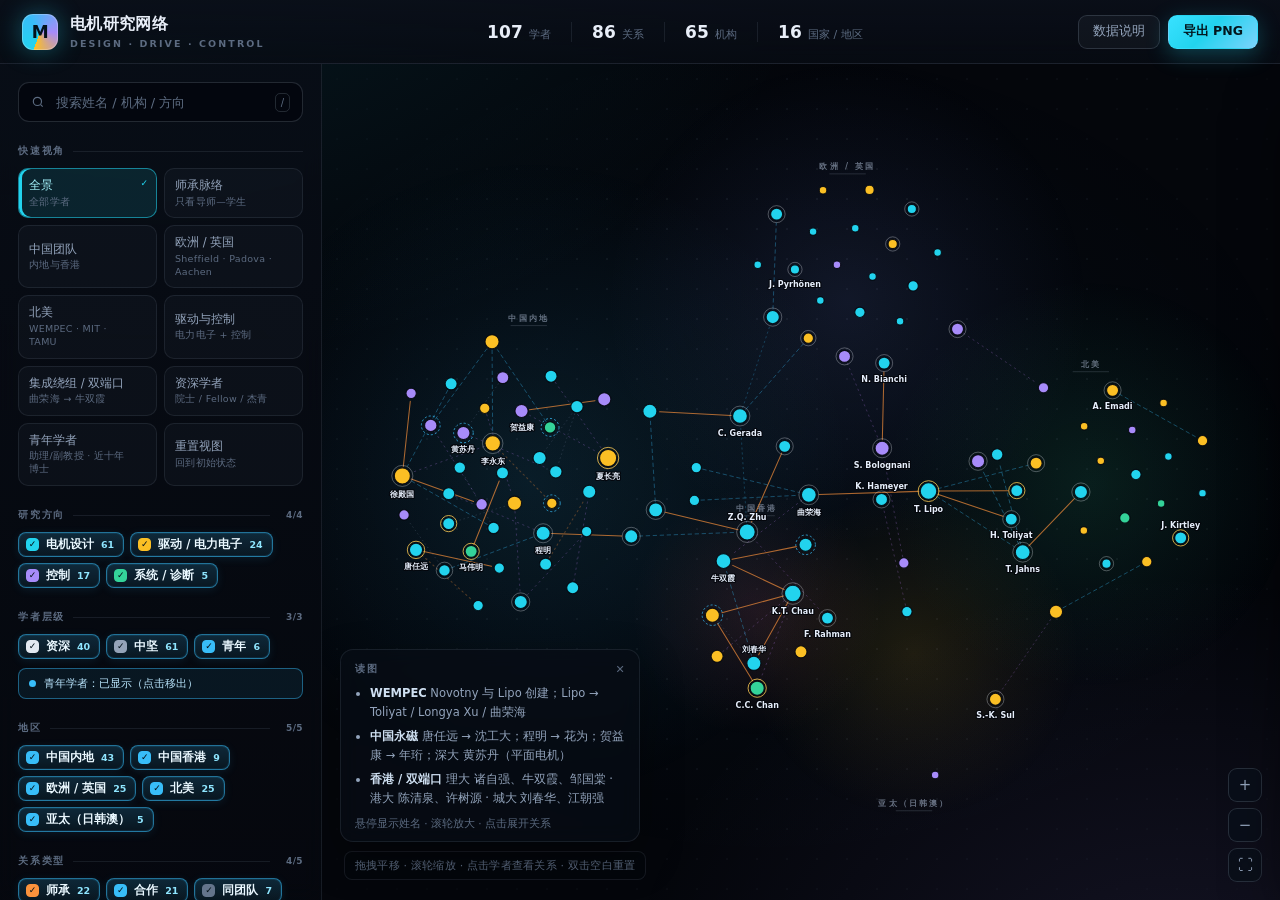
==== static/motor-network/index.html @ 4ee630ff "新增研究网络页面：电机设计/驱动/控制学者关系图" ====
<!doctype html>
<html lang="zh-CN">
<head>
  <meta charset="utf-8" />
  <meta name="viewport" content="width=device-width, initial-scale=1" />
  <title>电机研究网络 · 设计 / 驱动 / 控制</title>
  <style>
:root {
  --bg: #04060b;
  --bg-soft: #080d16;
  --panel: rgba(11, 16, 27, 0.82);
  --panel-solid: #0b101b;
  --line: rgba(148, 163, 184, 0.13);
  --line-strong: rgba(148, 163, 184, 0.22);
  --text: #e8eef8;
  --muted: #93a4bc;
  --dim: #5c6b81;
  --design: #22d3ee;
  --drive: #fbbf24;
  --control: #a78bfa;
  --system: #34d399;
  --advise: #fb923c;
  --collab: #38bdf8;
  --team: #64748b;
  --topic: #c084fc;
  --gold: #f5c451;
  --radius: 14px;
  --shadow: 0 24px 60px rgba(0, 0, 0, 0.55);
  --font: "Inter", "Segoe UI", "Microsoft YaHei", "PingFang SC", "Noto Sans SC", system-ui, sans-serif;
}

* { box-sizing: border-box; }

html, body {
  height: 100%;
  margin: 0;
  background: var(--bg);
  color: var(--text);
  font-family: var(--font);
  -webkit-font-smoothing: antialiased;
  overflow: hidden;
}

body::before {
  content: "";
  position: fixed;
  inset: 0;
  pointer-events: none;
  background:
    radial-gradient(1100px 760px at 12% -12%, rgba(34, 211, 238, 0.10), transparent 62%),
    radial-gradient(900px 700px at 92% 112%, rgba(167, 139, 250, 0.10), transparent 62%),
    radial-gradient(800px 600px at 60% 50%, rgba(56, 189, 248, 0.035), transparent 70%);
  z-index: 0;
}

button { font-family: inherit; }

/* ---------------- top bar ---------------- */
.topbar {
  position: relative;
  z-index: 10;
  height: 64px;
  display: flex;
  align-items: center;
  gap: 22px;
  padding: 0 22px;
  border-bottom: 1px solid var(--line);
  background: linear-gradient(180deg, rgba(10, 15, 25, 0.94), rgba(8, 12, 20, 0.78));
  backdrop-filter: blur(14px);
}

.brand { display: flex; align-items: center; gap: 12px; min-width: 250px; }

.mark {
  width: 36px; height: 36px;
  border-radius: 11px;
  display: grid; place-items: center;
  font-weight: 800; font-size: 17px; letter-spacing: -0.5px;
  color: #04121a;
  background: conic-gradient(from 200deg, #22d3ee, #38bdf8 35%, #a78bfa 70%, #fbbf24 100%);
  box-shadow: 0 0 24px rgba(34, 211, 238, 0.35), inset 0 0 0 1px rgba(255, 255, 255, 0.25);
}

.brand-text h1 { margin: 0; font-size: 16px; font-weight: 650; letter-spacing: 0.02em; }
.brand-text span {
  display: block; font-size: 9.5px; letter-spacing: 0.22em; color: var(--dim);
  margin-top: 3px; font-weight: 600;
}

.stats { display: flex; align-items: center; gap: 20px; flex: 1; justify-content: center; }
.stat { display: flex; align-items: baseline; gap: 6px; white-space: nowrap; }
.stat b { font-size: 17px; font-weight: 650; font-variant-numeric: tabular-nums; letter-spacing: 0.01em; }
.stat span { font-size: 11px; color: var(--dim); }
.stat + .stat { padding-left: 20px; border-left: 1px solid var(--line); }

.top-actions { display: flex; gap: 8px; }

.btn {
  height: 34px; padding: 0 14px;
  border-radius: 9px; border: 1px solid var(--line-strong);
  background: rgba(148, 163, 184, 0.06);
  color: var(--muted); font-size: 12.5px; font-weight: 550;
  cursor: pointer; transition: 0.18s ease;
  display: inline-flex; align-items: center; gap: 7px;
}
.btn:hover { color: var(--text); border-color: rgba(56, 189, 248, 0.45); background: rgba(56, 189, 248, 0.10); }
.btn.primary {
  color: #03161d; border-color: transparent;
  background: linear-gradient(135deg, #38e1ff, #22d3ee 45%, #7dd3fc);
  box-shadow: 0 6px 22px rgba(34, 211, 238, 0.28);
  font-weight: 650;
}
.btn.primary:hover { filter: brightness(1.08); }
.btn.backlink { text-decoration: none; }

/* ---------------- layout ---------------- */
.app {
  position: relative; z-index: 1;
  display: flex;
  height: calc(100vh - 64px);
  min-height: 0;
}

.sidebar {
  width: 322px;
  flex: 0 0 322px;
  height: 100%;
  overflow-y: auto;
  padding: 18px 18px 40px;
  border-right: 1px solid var(--line);
  background: linear-gradient(180deg, rgba(9, 13, 22, 0.86), rgba(6, 9, 16, 0.72));
  backdrop-filter: blur(10px);
}
.sidebar::-webkit-scrollbar { width: 6px; }
.sidebar::-webkit-scrollbar-thumb { background: rgba(148, 163, 184, 0.18); border-radius: 3px; }

.sidebar section { margin-top: 22px; }
.sidebar h2 {
  margin: 0 0 10px;
  font-size: 10px; font-weight: 700; letter-spacing: 0.18em;
  color: var(--dim); text-transform: uppercase;
  display: flex; align-items: center; gap: 8px;
}
.sidebar h2::after { content: ""; flex: 1; height: 1px; background: var(--line); order: 2; }
.sidebar h2 .cnt {
  order: 3; margin-left: 8px; font-size: 9px; font-weight: 600;
  color: var(--dim); letter-spacing: 0.04em; font-variant-numeric: tabular-nums;
}

/* search */
.search-wrap { position: relative; }
.search-box {
  display: flex; align-items: center; gap: 9px;
  height: 40px; padding: 0 12px;
  border: 1px solid var(--line-strong); border-radius: 11px;
  background: rgba(2, 6, 12, 0.65);
  transition: 0.2s;
}
.search-box:focus-within { border-color: rgba(56, 189, 248, 0.55); box-shadow: 0 0 0 3px rgba(56, 189, 248, 0.10); }
.search-box svg { flex: 0 0 auto; color: var(--dim); }
.search-box input {
  flex: 1; min-width: 0; border: 0; outline: 0; background: transparent;
  color: var(--text); font-size: 13px; font-family: inherit;
}
.search-box input::placeholder { color: var(--dim); }
.kbd {
  font-size: 10px; color: var(--dim); border: 1px solid var(--line-strong);
  border-radius: 5px; padding: 1px 5px; line-height: 1.5;
}

.search-results {
  position: absolute; left: 0; right: 0; top: 46px; z-index: 40;
  background: #0c121e; border: 1px solid var(--line-strong);
  border-radius: 12px; box-shadow: var(--shadow);
  overflow: hidden; display: none;
}
.search-results.open { display: block; }
.sr-item {
  display: flex; align-items: center; gap: 10px; padding: 9px 12px; cursor: pointer;
  border-bottom: 1px solid rgba(148, 163, 184, 0.07);
}
.sr-item:last-child { border-bottom: 0; }
.sr-item:hover, .sr-item.active { background: rgba(56, 189, 248, 0.10); }
.sr-dot { width: 7px; height: 7px; border-radius: 50%; flex: 0 0 auto; }
.sr-name { font-size: 12.5px; font-weight: 600; }
.sr-org { font-size: 10.5px; color: var(--dim); margin-left: auto; text-align: right; max-width: 130px;
  overflow: hidden; text-overflow: ellipsis; white-space: nowrap; }
.sr-empty { padding: 14px 12px; font-size: 12px; color: var(--dim); }

/* chips */
.presets { display: grid; grid-template-columns: 1fr 1fr; gap: 7px; }
.preset {
  position: relative;
  text-align: left; padding: 9px 22px 9px 10px;
  border: 1px solid var(--line); border-radius: 10px;
  background: rgba(148, 163, 184, 0.045);
  color: var(--muted); font-size: 11.5px; cursor: pointer;
  transition: 0.16s; line-height: 1.35;
}
.preset:hover { color: var(--text); border-color: rgba(56, 189, 248, 0.4); background: rgba(56, 189, 248, 0.08); }
.preset.active {
  color: #a5f3fc; border-color: rgba(34, 211, 238, 0.55); background: rgba(34, 211, 238, 0.12);
  box-shadow: inset 3px 0 0 #22d3ee;
}
.preset.active::after {
  content: "✓"; position: absolute; top: 8px; right: 8px;
  font-size: 9px; font-weight: 800; color: #22d3ee;
}
.preset small { display: block; font-size: 9.5px; color: var(--dim); margin-top: 2px; letter-spacing: 0.03em; }

.chips { display: flex; flex-wrap: wrap; gap: 6px; }
.chip {
  display: inline-flex; align-items: center; gap: 7px;
  padding: 5px 9px 5px 7px; border-radius: 8px;
  border: 1px solid rgba(148, 163, 184, 0.22);
  background: rgba(148, 163, 184, 0.04);
  color: #8595aa; font-size: 11.5px; cursor: pointer;
  transition: all 0.16s ease; white-space: nowrap; line-height: 1;
}
.chip:hover { color: var(--text); border-color: rgba(148, 163, 184, 0.4); background: rgba(148, 163, 184, 0.08); }
.chip .tick {
  width: 13px; height: 13px; border-radius: 4px;
  display: grid; place-items: center;
  font-size: 9px; font-weight: 800; line-height: 1;
  border: 1px dashed rgba(148, 163, 184, 0.35);
  color: transparent; background: transparent;
  transition: all 0.16s ease; flex: 0 0 auto;
}
.chip .n { font-size: 9.5px; color: #55657a; font-variant-numeric: tabular-nums; transition: color 0.16s; }
.chip[data-on="true"] {
  color: #eaf8ff; font-weight: 600;
  background: linear-gradient(180deg, rgba(56, 189, 248, 0.18), rgba(56, 189, 248, 0.08));
  border-color: rgba(56, 189, 248, 0.55);
  box-shadow: 0 2px 10px rgba(56, 189, 248, 0.10), inset 0 0 0 1px rgba(56, 189, 248, 0.10);
}
.chip[data-on="true"] .tick {
  background: var(--c, #38bdf8);
  border: 1px solid var(--c, #38bdf8);
  color: #04121a;
}
.chip[data-on="true"] .n { color: #8fe6ff; }
.chip[data-on="false"] .tick { border-style: dashed; }
.chip[data-on="false"]:hover .tick { border-color: rgba(148, 163, 184, 0.6); }
.chips.tags .chip { font-size: 11px; padding: 4px 8px; }
.switch {
  margin-top: 9px; width: 100%;
  padding: 7px 10px; border-radius: 8px;
  border: 1px dashed var(--line-strong);
  background: rgba(148, 163, 184, 0.04);
  color: var(--muted); font-size: 11px; cursor: pointer;
  display: flex; align-items: center; gap: 8px; text-align: left;
  transition: 0.16s;
}
.switch::before {
  content: ""; width: 7px; height: 7px; border-radius: 50%;
  background: #475569; flex: 0 0 auto;
}
.switch:hover { color: var(--text); border-color: var(--line-strong); }
.switch[data-on="true"] {
  border-style: solid; border-color: rgba(56, 189, 248, 0.45);
  color: #bae6fd; background: rgba(56, 189, 248, 0.08);
}
.switch[data-on="true"]::before { background: #38bdf8; }

/* legend */
.legend { padding-top: 4px; }
.legend-row { display: flex; align-items: center; gap: 8px; font-size: 11px; color: var(--muted); margin: 7px 0; }
.legend-row .line { width: 26px; height: 0; border-top: 2px solid; border-radius: 2px; }
.legend-row .line.dash { border-top-style: dashed; }
.legend-row .line.dot { border-top-style: dotted; }
.legend-note { font-size: 10.5px; line-height: 1.6; color: var(--dim); margin-top: 10px; }

/* ---------------- stage ---------------- */
.stage {
  position: relative; flex: 1; min-width: 0; height: 100%;
  overflow: hidden; cursor: grab;
}
.stage.dragging { cursor: grabbing; }
.stage::before {
  content: ""; position: absolute; inset: 0; pointer-events: none;
  background-image: radial-gradient(rgba(148, 163, 184, 0.14) 1px, transparent 1px);
  background-size: 30px 30px;
  mask-image: radial-gradient(ellipse 85% 85% at 50% 45%, #000 35%, transparent 100%);
  opacity: 0.55;
}
#graph { position: absolute; inset: 0; width: 100%; height: 100%; display: block; touch-action: none; }

.stage-hint {
  position: absolute; left: 22px; bottom: 20px;
  font-size: 11px; color: var(--dim); letter-spacing: 0.02em;
  background: rgba(4, 8, 14, 0.55); padding: 6px 10px; border-radius: 8px;
  border: 1px solid var(--line); backdrop-filter: blur(6px);
  pointer-events: none;
}

.insight {
  position: absolute; bottom: 58px; left: 18px; z-index: 4;
  width: 300px; padding: 12px 14px 10px;
  border-radius: 13px; border: 1px solid var(--line);
  background: rgba(8, 13, 22, 0.72);
  backdrop-filter: blur(10px);
  box-shadow: 0 16px 40px rgba(0, 0, 0, 0.35);
}
.insight h4 {
  margin: 0 0 8px; font-size: 10px; letter-spacing: 0.2em; color: var(--dim);
  text-transform: uppercase; font-weight: 700;
}
.insight ul { margin: 0; padding-left: 15px; }
.insight li { font-size: 11.5px; line-height: 1.65; color: var(--muted); margin: 5px 0; }
.insight li b { color: #cfe0f2; font-weight: 650; }
.insight p { margin: 9px 0 0; font-size: 10.5px; color: var(--dim); }
.insight-close {
  position: absolute; top: 8px; right: 8px; width: 22px; height: 22px;
  border: 0; border-radius: 6px; background: transparent; color: var(--dim);
  cursor: pointer; font-size: 11px; line-height: 1;
}
.insight-close:hover { background: rgba(148, 163, 184, 0.12); color: var(--text); }
.insight.hide { display: none; }

.zoom-controls {
  position: absolute; right: 18px; bottom: 18px;
  display: flex; flex-direction: column; gap: 6px; z-index: 5;
}
.zbtn {
  width: 34px; height: 34px; border-radius: 9px;
  border: 1px solid var(--line-strong);
  background: rgba(10, 16, 26, 0.86); color: var(--muted);
  cursor: pointer; display: grid; place-items: center;
  backdrop-filter: blur(8px); transition: 0.16s;
  font-size: 15px;
}
.zbtn:hover { color: var(--text); border-color: rgba(56, 189, 248, 0.5); }

.focus-banner {
  position: absolute; top: 16px; left: 50%; transform: translate(-50%, -14px);
  display: flex; align-items: center; gap: 10px;
  padding: 8px 14px; border-radius: 999px;
  background: rgba(12, 20, 32, 0.92); border: 1px solid rgba(56, 189, 248, 0.35);
  font-size: 11.5px; color: #bae6fd; box-shadow: var(--shadow);
  opacity: 0; pointer-events: none; transition: 0.25s; z-index: 6;
}
.focus-banner.show { opacity: 1; transform: translate(-50%, 0); pointer-events: auto; }
.focus-banner button {
  border: 0; background: rgba(56, 189, 248, 0.16); color: #7dd3fc;
  padding: 3px 9px; border-radius: 999px; font-size: 11px; cursor: pointer;
}

/* ---------------- svg ---------------- */
.region-tag {
  font-weight: 700;
  letter-spacing: 0.26em;
  fill: rgba(148, 163, 184, 0.66);
  text-anchor: middle;
  pointer-events: none;
  user-select: none;
}
.region-line { stroke: rgba(148, 163, 184, 0.3); stroke-width: 1; }
.region-glow { pointer-events: none; }
.region-label {
  font-size: 54px; font-weight: 800; letter-spacing: 0.24em;
  fill: rgba(148, 163, 184, 0.075);
  text-anchor: middle; pointer-events: none; user-select: none;
}
.region-sub {
  font-size: 11px; letter-spacing: 0.3em; fill: rgba(148, 163, 184, 0.16);
  text-anchor: middle; pointer-events: none;
}

.edge { stroke-linecap: round; transition: opacity 0.22s ease; }
.edge-advise { stroke: var(--advise); stroke-width: 1.5; opacity: 0.68; }
.edge-collab { stroke: var(--collab); stroke-width: 1.2; opacity: 0.42; stroke-dasharray: 5 5; }
.edge-topic { stroke: var(--topic); stroke-width: 1.1; opacity: 0.32; stroke-dasharray: 2 6; }
.edge-team { stroke: var(--team); stroke-width: 1.2; opacity: 0.34; stroke-dasharray: 1 5; }
.edge.org { stroke: #475569; stroke-width: 1; opacity: 0.30; stroke-dasharray: 1 4; }

.edge.conf-low { opacity: 0.30; stroke-dasharray: 2 5 !important; }
.edge.hl { opacity: 1 !important; stroke-width: 2.3 !important; }
.edge.soft { opacity: 0.10 !important; }
.edge.hidden { opacity: 0.035 !important; }

.node { cursor: pointer; }
.node .dot {
  stroke: rgba(4, 8, 14, 0.9); stroke-width: 1.6;
  transition: filter 0.2s ease;
}
.node .halo { opacity: 0; transition: opacity 0.2s ease; pointer-events: none; }
.ring-senior { stroke: rgba(226, 232, 240, 0.38); stroke-width: 1.2; pointer-events: none; }
.ring-early { stroke: #38bdf8; stroke-width: 1.2; stroke-dasharray: 3 3; opacity: 0.9; pointer-events: none; }
.node:hover .halo, .node.hl .halo, .node.selected .halo { opacity: 0.20; }
.node:hover .dot, .node.hl .dot { filter: brightness(1.22) drop-shadow(0 0 6px currentColor); }
.node.selected .dot { filter: brightness(1.3) drop-shadow(0 0 10px currentColor); }

.node .label {
  font-size: 11px; font-weight: 500; fill: #c7d4e6;
  text-anchor: middle; pointer-events: none;
  paint-order: stroke; stroke: rgba(4, 7, 12, 0.92); stroke-width: 3.2px;
  stroke-linejoin: round; transition: opacity 0.18s ease, fill 0.18s ease;
}
.node.major .label { font-weight: 650; fill: #e6eefb; font-size: 11.5px; }
.node.removed, .edge.removed { display: none; }
.node .badge { fill: var(--gold); stroke: #0a0f18; stroke-width: 1.4; pointer-events: none; }
.node .badge-txt {
  font-size: 7px; font-weight: 800; fill: #241a03; text-anchor: middle;
  pointer-events: none; letter-spacing: 0;
}

.node.dimmed { opacity: 0.13; }
.node.dimmed .label { opacity: 0.18; }
.node.selected .label { opacity: 1 !important; }
.node.hidden { opacity: 0.055; pointer-events: none; }
.node.hidden .label, .node.hidden .badge { opacity: 0; }
.node.minor .label { opacity: 0; }
.stage.show-labels .node.minor .label { opacity: 1; }

/* ---------------- detail panel ---------------- */
.detail {
  position: absolute; top: 16px; right: 16px; bottom: 16px;
  width: 376px; max-width: calc(100% - 32px);
  border-radius: 18px; border: 1px solid var(--line-strong);
  background: linear-gradient(165deg, rgba(14, 21, 34, 0.97), rgba(8, 12, 20, 0.97));
  box-shadow: var(--shadow);
  backdrop-filter: blur(18px);
  transform: translateX(calc(100% + 24px));
  transition: transform 0.34s cubic-bezier(0.22, 1, 0.36, 1);
  display: flex; flex-direction: column;
  z-index: 8;
}
.detail.open { transform: translateX(0); }
.detail-head {
  padding: 18px 18px 14px;
  border-bottom: 1px solid var(--line);
  position: relative;
}
.detail-close {
  position: absolute; top: 12px; right: 12px;
  width: 28px; height: 28px; border-radius: 8px;
  border: 1px solid var(--line); background: rgba(148, 163, 184, 0.06);
  color: var(--muted); cursor: pointer; font-size: 14px; line-height: 1;
}
.detail-close:hover { color: var(--text); }
.detail-name { font-size: 21px; font-weight: 700; letter-spacing: 0.01em; margin: 0 30px 2px 0; }
.detail-en { font-size: 11.5px; color: var(--muted); letter-spacing: 0.02em; }
.detail-tags { display: flex; flex-wrap: wrap; gap: 6px; margin-top: 12px; }
.pill {
  font-size: 10.5px; padding: 3px 8px; border-radius: 6px;
  border: 1px solid var(--line-strong); color: var(--muted);
  background: rgba(148, 163, 184, 0.05);
}
.pill.field { border-color: currentColor; }
.detail-body { padding: 16px 18px 22px; overflow-y: auto; flex: 1; }
.detail-body::-webkit-scrollbar { width: 5px; }
.detail-body::-webkit-scrollbar-thumb { background: rgba(148, 163, 184, 0.2); border-radius: 3px; }

.meta { display: grid; grid-template-columns: 62px 1fr; gap: 7px 10px; font-size: 12px; margin-bottom: 14px; }
.meta dt { color: var(--dim); font-size: 10.5px; letter-spacing: 0.08em; padding-top: 1px; }
.meta dd { margin: 0; color: #cbd8ea; line-height: 1.5; }

.note {
  font-size: 12.5px; line-height: 1.75; color: #b9c8db;
  padding: 12px 13px; border-radius: 10px;
  background: rgba(148, 163, 184, 0.055);
  border-left: 2px solid rgba(56, 189, 248, 0.45);
  margin-bottom: 18px;
}

.detail h3 {
  font-size: 10px; letter-spacing: 0.16em; color: var(--dim);
  text-transform: uppercase; margin: 16px 0 8px; font-weight: 700;
  display: flex; align-items: center; gap: 8px;
}
.detail h3::after { content: ""; flex: 1; height: 1px; background: var(--line); }

.rel { display: flex; align-items: center; gap: 9px; padding: 7px 8px; border-radius: 8px; cursor: pointer; transition: 0.15s; }
.rel:hover { background: rgba(56, 189, 248, 0.08); }
.rel-dot { width: 6px; height: 6px; border-radius: 50%; flex: 0 0 auto; }
.rel-name { font-size: 12px; color: #d5e2f2; font-weight: 550; }
.rel-sub { font-size: 10px; color: var(--dim); margin-left: auto; text-align: right; max-width: 150px;
  overflow: hidden; text-overflow: ellipsis; white-space: nowrap; }
.rel-conf { width: 14px; text-align: center; font-size: 9px; color: var(--dim); flex: 0 0 auto; }
.empty-rel { font-size: 11.5px; color: var(--dim); padding: 6px 8px; }

.detail-actions { display: flex; gap: 8px; margin-top: 18px; }
.detail-actions .btn { flex: 1; justify-content: center; height: 36px; }

.org-list { display: flex; flex-wrap: wrap; gap: 6px; }
.org-chip {
  font-size: 11px; padding: 4px 8px; border-radius: 6px; cursor: pointer;
  border: 1px solid var(--line); color: var(--muted);
  background: rgba(148, 163, 184, 0.05);
}
.org-chip:hover { color: var(--text); border-color: var(--line-strong); }

/* tooltip */
.tooltip {
  position: fixed; z-index: 50; pointer-events: none;
  padding: 9px 11px; border-radius: 10px;
  background: rgba(8, 13, 22, 0.96);
  border: 1px solid var(--line-strong);
  box-shadow: 0 12px 30px rgba(0, 0, 0, 0.5);
  opacity: 0; transform: translateY(4px); transition: opacity 0.12s, transform 0.12s;
  max-width: 260px;
}
.tooltip.show { opacity: 1; transform: translateY(0); }
.tooltip .t-name { font-size: 12.5px; font-weight: 650; }
.tooltip .t-en { font-size: 10px; color: var(--dim); margin-top: 1px; }
.tooltip .t-org { font-size: 10.5px; color: var(--muted); margin-top: 4px; }
.tooltip .t-tags { font-size: 10px; color: #7dd3fc; margin-top: 4px; }

/* modal */
.modal {
  position: fixed; inset: 0; z-index: 100;
  display: none; place-items: center;
  background: rgba(2, 5, 9, 0.72); backdrop-filter: blur(6px);
}
.modal.open { display: grid; }
.modal-card {
  width: min(720px, calc(100vw - 40px));
  max-height: min(78vh, 760px);
  overflow-y: auto;
  border-radius: 18px; border: 1px solid var(--line-strong);
  background: linear-gradient(165deg, #0d1420, #080c14);
  box-shadow: var(--shadow); padding: 26px 28px;
}
.modal-card h2 { margin: 0 0 4px; font-size: 18px; }
.modal-card .sub { font-size: 11px; color: var(--dim); letter-spacing: 0.14em; text-transform: uppercase; margin-bottom: 18px; }
.modal-card h4 { font-size: 12px; margin: 20px 0 8px; color: #cfe0f2; letter-spacing: 0.03em; }
.modal-card p, .modal-card li { font-size: 12.5px; line-height: 1.8; color: var(--muted); margin: 6px 0; }
.modal-card ul { padding-left: 18px; margin: 6px 0; }
.modal-card .close-row { display: flex; justify-content: flex-end; margin-top: 20px; }
.modal-card code { background: rgba(148, 163, 184, 0.12); padding: 1px 5px; border-radius: 4px; font-size: 11px; }

@media (max-width: 1180px) {
  .stats .stat:nth-child(n + 4) { display: none; }
  .sidebar { width: 286px; flex-basis: 286px; }
  .insight { display: none; }
}
@media (max-width: 900px) {
  .stats { display: none; }
  .brand { min-width: 0; }
  .sidebar {
    position: absolute; left: 0; top: 0; bottom: 0; z-index: 20;
    transform: translateX(-100%); transition: transform 0.3s;
    background: #080c14;
  }
  .sidebar.open { transform: translateX(0); }
  .detail { width: calc(100% - 32px); }
}

</style>
</head>
<body>
  <header class="topbar">
    <div class="brand">
      <div class="mark">M</div>
      <div class="brand-text">
        <h1>电机研究网络</h1>
        <span>DESIGN · DRIVE · CONTROL</span>
      </div>
    </div>
    <div class="stats">
      <div class="stat"><b id="statNodes">107</b><span>学者</span></div>
      <div class="stat"><b id="statLinks">—</b><span>关系</span></div>
      <div class="stat"><b id="statOrgs">—</b><span>机构</span></div>
      <div class="stat"><b id="statCountries">—</b><span>国家 / 地区</span></div>
    </div>
    <div class="top-actions">
      <button class="btn" id="btnAbout">数据说明</button>
      <button class="btn primary" id="btnExport">导出 PNG</button>
    </div>
  </header>

  <div class="app">
    <aside class="sidebar">
      <div class="search-wrap">
        <div class="search-box">
          <svg width="14" height="14" viewBox="0 0 24 24" fill="none" stroke="currentColor" stroke-width="2">
            <circle cx="11" cy="11" r="7"></circle><path d="M20 20l-3.5-3.5"></path>
          </svg>
          <input id="search" type="text" placeholder="搜索姓名 / 机构 / 方向" autocomplete="off" spellcheck="false" />
          <span class="kbd">/</span>
        </div>
        <div class="search-results" id="searchResults"></div>
      </div>

      <section>
        <h2>快速视角</h2>
        <div class="presets" id="presets"></div>
      </section>

      <section>
        <h2>研究方向 <span class="cnt" id="cntFields"></span></h2>
        <div class="chips" id="fieldChips"></div>
      </section>

      <section>
        <h2>学者层级 <span class="cnt" id="cntCareers"></span></h2>
        <div class="chips" id="careerChips"></div>
        <button class="switch" id="youthToggle" data-on="true">青年学者：已显示（点击移出）</button>
      </section>

      <section>
        <h2>地区 <span class="cnt" id="cntRegions"></span></h2>
        <div class="chips" id="regionChips"></div>
      </section>

      <section>
        <h2>关系类型 <span class="cnt" id="cntEdges"></span></h2>
        <div class="chips" id="edgeChips"></div>
      </section>

      <section>
        <h2>主题标签 <span class="cnt" id="cntTags"></span></h2>
        <div class="chips tags" id="tagChips"></div>
      </section>

      <section class="legend">
        <h2>图例</h2>
        <div class="legend-row"><span class="line" style="border-color:#fb923c"></span>师承（导师 → 学生）</div>
        <div class="legend-row"><span class="line dash" style="border-color:#38bdf8"></span>合作 / 共同作者</div>
        <div class="legend-row"><span class="line dot" style="border-color:#64748b"></span>同团队 · 同机构</div>
        <div class="legend-row"><span class="line dot" style="border-color:#c084fc"></span>同一技术方向</div>
        <div class="legend-row"><span class="line dash" style="border-color:#fb923c"></span>虚线 = 关系待核实</div>
        <div class="legend-row"><span class="line" style="border-color:rgba(226,232,240,.55)"></span>银环 = 资深（院士 / Fellow / 讲席）</div>
        <div class="legend-row"><span class="line dash" style="border-color:#38bdf8"></span>虚线环 = 青年学者</div>
        <div class="legend-note">
          节点颜色：<span style="color:#22d3ee">青</span> 设计 ·
          <span style="color:#fbbf24">黄</span> 驱动 ·
          <span style="color:#a78bfa">紫</span> 控制 ·
          <span style="color:#34d399">绿</span> 系统<br />
          金环 = 院士；节点大小 = 图中连接数，<b>不代表学术水平</b>。
        </div>
      </section>
    </aside>

    <main class="stage" id="stage">
      <svg id="graph" xmlns="http://www.w3.org/2000/svg">
        <g id="world">
          <g id="glowLayer"></g>
          <g id="regionLayer"></g>
          <g id="edgeLayer"></g>
          <g id="nodeLayer"></g>
        </g>
      </svg>

      <div class="stage-hint">拖拽平移 · 滚轮缩放 · 点击学者查看关系 · 双击空白重置</div>

      <div class="insight" id="insight">
        <button class="insight-close" id="insightClose" title="收起">✕</button>
        <h4>读图</h4>
        <ul>
          <li><b>WEMPEC</b> Novotny 与 Lipo 创建；Lipo → Toliyat / Longya Xu / 曲荣海</li>
          <li><b>中国永磁</b> 唐任远 → 沈工大；程明 → 花为；贺益康 → 年珩；深大 黄苏丹（平面电机）</li>
          <li><b>香港 / 双端口</b> 理大 诸自强、牛双霞、邹国棠 · 港大 陈清泉、许树源 · 城大 刘春华、江朝强</li>
        </ul>
        <p>悬停显示姓名 · 滚轮放大 · 点击展开关系</p>
      </div>

      <div class="focus-banner" id="focusBanner">
        <span>聚焦模式</span>
        <button id="focusExit">退出聚焦</button>
      </div>

      <div class="zoom-controls">
        <button class="zbtn" id="zoomIn" title="放大">+</button>
        <button class="zbtn" id="zoomOut" title="缩小">−</button>
        <button class="zbtn" id="zoomFit" title="适应视图">⛶</button>
      </div>

      <aside class="detail" id="detail"></aside>
    </main>
  </div>

  <div class="tooltip" id="tooltip"></div>

  <div class="modal" id="aboutModal">
    <div class="modal-card">
      <h2>关于这张研究网络</h2>
      <div class="sub">METHODOLOGY &amp; CAVEATS</div>
      <p>这张图把电机领域的<b>人、机构、师承与技术路线</b>放在同一张可交互的网络里，用于快速建立领域地图，而不是做学术评价。</p>

      <h4>收录范围</h4>
      <ul>
        <li>三个相互咬合的方向：<b>电机本体设计</b>（电磁/热/结构）、<b>驱动</b>（电力电子与系统）、<b>控制</b>（无位置传感器、MPC、伺服等）。</li>
        <li>以高校/研究所课题组为主，兼收少量产业界代表人物；覆盖中国内地与香港、欧洲/英国、北美、日韩澳。</li>
        <li>每人给出机构、主要方向、2–3 个主题标签与一句研究特色说明。</li>
      </ul>

      <h4>四种关系</h4>
      <ul>
        <li><b>师承</b>（橙色箭头）：以博士导师/团队负责人为主，方向为导师 → 学生。</li>
        <li><b>合作</b>（蓝色虚线）：公开的共同作者、同中心同事或长期合作。</li>
        <li><b>同团队 / 同机构</b>（灰色点线）：同一课题组或同一院系，由机构字段自动生成，可在筛选器中关闭。</li>
        <li><b>同方向</b>（紫色点线）：编辑判断的技术路线相近（如无位置传感器、集成绕组双端口），不代表正式合作。</li>
      </ul>

      <h4>可信度标记</h4>
      <p>每条关系带可信度：<b>●</b> 已核实（学校主页/IEEE 传记/博士论文）；<b>◐</b> 较可信（多方资料一致但未逐一核对原始来源）；<b>○</b> 待核实（公开资料不足，图中以稀疏虚线显示）。界面中把鼠标放在关系上可看到依据说明。</p>

      <h4>学者层级</h4>
      <p>为了区分“大牛”和青年学者，图中加了一层编辑标注：<b>资深</b>（院士 / IEEE Fellow / 国家杰青 / 讲席或荣休教授，40 人）、<b>中坚</b>（61 人）、<b>青年</b>（博士毕业约十年内、助理/副教授或研究助理教授，6 人）。资深节点带银环（院士仍用金环），青年节点带蓝色虚线环；左侧“学者层级”可只看某一层，或一键把青年移出主图。</p>

      <h4>怎么用</h4>
      <ul>
        <li>点 <b>师承脉络</b> 只看导师—学生链；点 <b>中国团队 / 欧洲 / 北美</b> 看区域格局。</li>
        <li>点 <b>集成绕组 / 双端口</b> 进入“曲荣海 → 牛双霞”的二度关系视角。</li>
        <li>选中一位学者后，右侧面板列出导师、学生、合作者与同机构同事，可继续点击漫游。</li>
        <li>用 <b>学者层级</b> 或“资深学者 / 青年学者”视角，区分资深 PI 与青年学者；点“青年学者：移出主图”可得到一张只有资深/中坚的干净网络。</li>
        <li>用主题标签（永磁、无轴承、风电、电动汽车……）交叉筛选，找交叉方向的人。</li>
      </ul>

      <h4>局限</h4>
      <p>① 关系数据来自公开资料，无法覆盖“私下合作、短期访学、企业项目”等弱关系；② 师承以博士导师为主，博士后/团队负责人关系未单列；③ 任职与头衔会变动，个别信息可能滞后；④ “同方向”是编辑判断，仅供导航，不作为事实引用。用于论文或申报材料前，请以学校主页与原始论文为准。</p>

      <div class="close-row"><button class="btn" id="aboutClose">知道了</button></div>
    </div>
  </div>

  <script>
/* 电机设计 / 驱动 / 控制 研究网络数据
 * 说明：人物与机构取自公开资料（大学主页、IEEE 传记、院士名录、团队网站）。
 * 师承关系以博士导师/团队负责人为主；无法完全确认的用 conf:"low" 标注，图中以虚线显示。
 * 节点大小由连接数计算，不代表学术水平。
 */
window.MOTOR_DATA = {
  meta: {
    title: "电机研究网络",
    updated: "2026-11",
    scope: "全球 · 电机本体设计 / 电机驱动 / 电机控制"
  },

  nodes: [
    /* ---------------- 中国内地 / 香港 ---------------- */
    { id: "cheng_ming", name: "程明", en: "Ming Cheng", label: "程明", org: "东南大学", country: "中国", region: "中国", field: "design", major: true,
      tags: ["永磁电机", "风电", "磁场调制"],
      note: "东南大学首席教授，IEEE Fellow。永磁电机与风力发电系统，磁通切换与磁场调制电机的重要推动者。" },
    { id: "hua_wei", name: "花为", en: "Wei Hua", label: "花为", org: "东南大学", country: "中国", region: "中国", field: "design", major: true, honor: "国家杰青",
      tags: ["永磁电机", "电动汽车", "电磁计算/优化"],
      note: "东南大学教授、电气工程学院院长，国家杰青；程明博士毕业生，2004–2005 年在 Sheffield 联合培养（师从诸自强）。" },
    { id: "tang_renyuan", name: "唐任远", en: "Renyuan Tang", label: "唐任远", org: "沈阳工业大学", country: "中国", region: "中国", field: "design", major: true, badge: "中国工程院院士",
      tags: ["永磁电机", "电磁计算/优化"],
      note: "中国工程院院士，中国永磁电机研究的奠基性人物之一，著有《现代永磁电机理论与设计》。" },
    { id: "zhang_fengge", name: "张凤阁", en: "Fengge Zhang", label: "张凤阁", org: "沈阳工业大学", country: "中国", region: "中国", field: "design",
      tags: ["永磁电机", "风电"],
      note: "沈阳工业大学教授，国家稀土永磁电机工程技术研究中心主任（唐任远创建），永磁与特种电机。" },
    { id: "li_yan_sut", name: "李岩", en: "Yan Li", label: "李岩", org: "沈阳工业大学", country: "中国", region: "中国", field: "design",
      tags: ["永磁电机", "电动汽车"],
      note: "沈阳工业大学教授，永磁电机设计与分析。" },
    { id: "gu_guobiao", name: "顾国彪", en: "Guobiao Gu", label: "顾国彪", org: "中国科学院电工研究所", country: "中国", region: "中国", field: "design", major: true, badge: "中国工程院院士",
      tags: ["热管理", "超导"],
      note: "中国工程院院士，蒸发冷却电机与水轮发电机，中国科学院电工研究所。" },
    { id: "wen_xuhui", name: "温旭辉", en: "Xuhui Wen", label: "温旭辉", org: "中国科学院电工研究所", country: "中国", region: "中国", field: "drive", major: true,
      tags: ["电动汽车", "永磁电机"],
      note: "中国科学院电工研究所研究员，电动汽车电驱动系统与电机控制。" },
    { id: "ma_weiming", name: "马伟明", en: "Weiming Ma", label: "马伟明", org: "海军工程大学", country: "中国", region: "中国", field: "system", major: true, badge: "中国工程院院士",
      tags: ["船舶", "电力电子", "永磁电机"],
      note: "中国工程院院士，舰船综合电力与电磁发射技术，海军工程大学。" },
    { id: "wang_dong", name: "王东", en: "Dong Wang", label: "王东", org: "海军工程大学", country: "中国", region: "中国", field: "design", major: true,
      tags: ["船舶", "永磁电机", "电磁计算/优化"],
      note: "海军工程大学教授，舰船大功率多相永磁电机系统；马伟明团队核心成员（2021 年院士增选候选人）。" },
    { id: "xia_changliang", name: "夏长亮", en: "Changliang Xia", label: "夏长亮", org: "浙江大学", country: "中国", region: "中国", field: "drive", major: true, badge: "中国工程院院士",
      tags: ["永磁电机", "风电"],
      note: "中国工程院院士，高效能电机系统设计与控制；曾任天津工业大学校长，2025 年见于浙江大学电机系统及其控制研究所成员名单。" },
    { id: "li_yongdong", name: "李永东", en: "Yongdong Li", label: "李永东", org: "清华大学", country: "中国", region: "中国", field: "drive", major: true,
      tags: ["感应电机", "电动汽车", "电力电子"],
      note: "清华大学教授，IEEE Fellow。交流电机数字控制、高压变频与电动汽车驱动。" },
    { id: "zhao_zhengming", name: "赵争鸣", en: "Zhengming Zhao", label: "赵争鸣", org: "清华大学", country: "中国", region: "中国", field: "drive", major: true, status: "已故",
      tags: ["电力电子", "电动汽车"],
      note: "清华大学教授（1959—2025），电力电子与电机系统、光伏与微网；2025 年 9 月逝世。" },
    { id: "jiang_dong", name: "蒋栋", en: "Dong Jiang", label: "蒋栋", org: "清华大学", country: "中国", region: "中国", field: "control",
      tags: ["永磁电机", "无位置传感器"],
      note: "清华大学副教授，永磁电机控制与无位置传感器技术。" },
    { id: "zheng_zedong", name: "郑泽东", en: "Zedong Zheng", label: "郑泽东", org: "清华大学", country: "中国", region: "中国", field: "drive",
      tags: ["电动汽车", "电力电子"],
      note: "清华大学副教授，电机驱动与多电平变换器。" },
    { id: "zhang_pinjia", name: "张品佳", en: "Pinjia Zhang", label: "张品佳", org: "清华大学", country: "中国", region: "中国", field: "system",
      tags: ["故障诊断", "电动汽车"],
      note: "清华大学副教授，电机状态监测与电气设备可靠性。" },
    { id: "he_yikang", name: "贺益康", en: "Yikang He", label: "贺益康", org: "浙江大学", country: "中国", region: "中国", field: "control", major: true,
      tags: ["风电", "感应电机"],
      note: "浙江大学教授，交流励磁/双馈风力发电与电机控制。" },
    { id: "nian_heng", name: "年珩", en: "Heng Nian", label: "年珩", org: "浙江大学", country: "中国", region: "中国", field: "control", major: true,
      tags: ["风电", "永磁电机"],
      note: "浙江大学教授，贺益康博士毕业生。风电并网与电机控制。" },
    { id: "shen_jianxin", name: "沈建新", en: "Jianxin Shen", label: "沈建新", org: "浙江大学", country: "中国", region: "中国", field: "design", major: true,
      tags: ["永磁电机", "伺服/机器人"],
      note: "浙江大学教授，永磁电机设计与驱动。" },
    { id: "fang_youtong", name: "方攸同", en: "Youtong Fang", label: "方攸同", org: "浙江大学", country: "中国", region: "中国", field: "design",
      tags: ["永磁电机", "电动汽车"],
      note: "浙江大学教授，牵引电机与高速电机。" },
    { id: "lu_qinfen", name: "卢琴芬", en: "Qinfen Lu", label: "卢琴芬", org: "浙江大学", country: "中国", region: "中国", field: "design",
      tags: ["直线电机", "永磁电机"],
      note: "浙江大学教授，直线电机与磁悬浮。" },
    { id: "wu_lijian", name: "吴立建", en: "Lijian Wu", label: "吴立建", org: "浙江大学", country: "中国", region: "中国", field: "design", major: true, honor: "国家杰青",
      tags: ["永磁电机", "风电", "电磁计算/优化"],
      note: "浙江大学求是特聘教授、安徽大学学术副校长，2008–2011 年 Sheffield 博士（诸自强指导），国家杰青、IET Fellow；永磁电机与风电。" },
    { id: "huang_xiaoyan", name: "黄晓艳", en: "Xiaoyan Huang", label: "黄晓艳", org: "浙江大学", country: "中国", region: "中国", field: "design", major: true, honor: "国家优青",
      tags: ["永磁电机", "高速电机", "电动汽车"],
      note: "浙江大学教授、电机系副主任，2008 年 Nottingham 博士，国家优青；高速列车永磁牵引电机与容错电机。" },
    { id: "qu_ronghai", name: "曲荣海", en: "Ronghai Qu", label: "曲荣海", org: "华中科技大学", country: "中国", region: "中国", field: "design", major: true,
      tags: ["永磁电机", "双端口/集成绕组", "航空/船舶"],
      note: "华中科技大学教授，曾任 GE 全球研发中心；磁场调制电机理论体系，团队开展双机电端口/集成绕组电机研究。" },
    { id: "gu_chenglin", name: "辜承林", en: "Chenglin Gu", label: "辜承林", org: "华中科技大学", country: "中国", region: "中国", field: "design",
      tags: ["永磁电机", "直线电机"],
      note: "华中科技大学教授，特种电机与电磁装置。" },
    { id: "yang_kai_hust", name: "杨凯", en: "Kai Yang", label: "杨凯", org: "华中科技大学", country: "中国", region: "中国", field: "design",
      tags: ["永磁电机", "电动汽车"],
      note: "华中科技大学教授，永磁电机设计与振动噪声。" },
    { id: "xu_dianguo", name: "徐殿国", en: "Dianguo Xu", label: "徐殿国", org: "哈尔滨工业大学", country: "中国", region: "中国", field: "drive", major: true,
      tags: ["电力电子", "伺服/机器人"],
      note: "哈尔滨工业大学教授，电力电子与电机驱动、伺服系统。" },
    { id: "zou_jibin", name: "邹继斌", en: "Jibin Zou", label: "邹继斌", org: "哈尔滨工业大学", country: "中国", region: "中国", field: "design", major: true,
      tags: ["永磁电机", "伺服/机器人"],
      note: "哈尔滨工业大学教授，永磁电机与伺服系统。" },
    { id: "wang_gaolin", name: "王高林", en: "Gaolin Wang", label: "王高林", org: "哈尔滨工业大学", country: "中国", region: "中国", field: "control",
      tags: ["无位置传感器", "永磁电机"],
      note: "哈尔滨工业大学教授，永磁电机无位置传感器控制。" },
    { id: "yang_ming_hit", name: "杨明", en: "Ming Yang", label: "杨明", org: "哈尔滨工业大学", country: "中国", region: "中国", field: "control",
      tags: ["伺服/机器人", "永磁电机"],
      note: "哈尔滨工业大学教授，伺服驱动与电机控制。" },
    { id: "li_liyi", name: "李立毅", en: "Liyi Li", label: "李立毅", org: "哈尔滨工业大学", country: "中国", region: "中国", field: "design",
      tags: ["直线电机", "航空/船舶"],
      note: "哈尔滨工业大学教授，直线电机与电磁弹射。" },
    { id: "kou_baoquan", name: "寇宝泉", en: "Baoquan Kou", label: "寇宝泉", org: "哈尔滨工业大学", country: "中国", region: "中国", field: "design",
      tags: ["直线电机", "永磁电机"],
      note: "哈尔滨工业大学教授，直线电机与特种电磁装置。" },
    { id: "cai_wei", name: "蔡蔚", en: "Wei Cai", label: "蔡蔚", org: "哈尔滨理工大学", country: "中国", region: "中国", field: "design", major: true,
      tags: ["电动汽车", "永磁电机"],
      note: "精进电动创始人，哈尔滨理工大学教授，俄罗斯工程院外籍院士；车用驱动电机产业化。" },
    { id: "liu_weiguo", name: "刘卫国", en: "Weiguo Liu", label: "刘卫国", org: "西北工业大学", country: "中国", region: "中国", field: "design", major: true,
      tags: ["航空/船舶", "永磁电机"],
      note: "西北工业大学教授，航空电机与起动发电系统。" },
    { id: "deng_zhiquan", name: "邓智泉", en: "Zhiquan Deng", label: "邓智泉", org: "南京航空航天大学", country: "中国", region: "中国", field: "design", major: true,
      tags: ["无轴承/高速", "航空/船舶"],
      note: "南京航空航天大学教授，无轴承电机与高速电机。" },
    { id: "zhang_zhuoran", name: "张卓然", en: "Zhuoran Zhang", label: "张卓然", org: "南京航空航天大学", country: "中国", region: "中国", field: "design", major: true,
      tags: ["航空/船舶", "永磁电机"],
      note: "南京航空航天大学教授，多电飞机与航空电机。" },
    { id: "wang_xiuhe", name: "王秀和", en: "Xiuhe Wang", label: "王秀和", org: "山东大学", country: "中国", region: "中国", field: "design", major: true,
      tags: ["永磁电机", "电磁计算/优化"],
      note: "山东大学教授，永磁电机设计与磁场计算。" },
    { id: "zhao_wenxiang", name: "赵文祥", en: "Wenxiang Zhao", label: "赵文祥", org: "江苏大学", country: "中国", region: "中国", field: "design", honor: "国家杰青",
      tags: ["永磁电机", "多相/容错"],
      note: "江苏大学教授，国家杰青，江苏省先进数控与电力传动重点实验室主任；容错永磁电机与电动汽车驱动。" },
    { id: "liu_guohai", name: "刘国海", en: "Guohai Liu", label: "刘国海", org: "江苏大学", country: "中国", region: "中国", field: "control",
      tags: ["永磁电机", "多相/容错"],
      note: "江苏大学教授，电机控制与容错驱动。" },
    { id: "huang_shoudao", name: "黄守道", en: "Shoudao Huang", label: "黄守道", org: "湖南大学", country: "中国", region: "中国", field: "design", major: true,
      tags: ["风电", "永磁电机"],
      note: "湖南大学教授，风力发电与特种电机。" },
    { id: "huang_surong", name: "黄苏融", en: "Surong Huang", label: "黄苏融", org: "上海大学", country: "中国", region: "中国", field: "design",
      tags: ["电动汽车", "永磁电机"],
      note: "上海大学教授，车用永磁电机设计与开发。" },
    { id: "kang_jinsong", name: "康劲松", en: "Jinsong Kang", label: "康劲松", org: "同济大学", country: "中国", region: "中国", field: "drive",
      tags: ["电动汽车", "电力电子"],
      note: "同济大学教授，电动汽车电驱动与能量管理。" },
    { id: "niu_shuangxia", name: "牛双霞", en: "Shuangxia Niu", label: "牛双霞", org: "香港理工大学", country: "中国", region: "中国香港", field: "design", major: true,
      tags: ["双端口/集成绕组", "磁场调制", "永磁电机"],
      note: "香港理工大学教授、电机实验室主任，2009 年于香港大学获博士；磁齿轮、磁场调制与多端口/集成绕组电机。" },
    { id: "chau_kt", name: "邹国棠", en: "K. T. Chau", label: "K.T. Chau", org: "香港理工大学", country: "中国", region: "中国香港", field: "design", major: true,
      tags: ["电动汽车", "磁场调制", "永磁电机"],
      note: "香港理工大学讲座教授（Chair Professor），长期任教于香港大学；电动车电机、磁齿轮/磁场调制与无线充电，IEEE Fellow。" },
    { id: "huang_sudan", name: "黄苏丹", en: "Sudan Huang", label: "黄苏丹", org: "深圳大学", country: "中国", region: "中国", field: "control", major: true,
      tags: ["直线电机", "平面电机", "磁悬浮"],
      note: "深圳大学机电与控制工程学院副教授，平面/直线开关磁阻电机、磁悬浮与精密运动控制，IEEE TIA 副编辑。" },
    { id: "cao_guangzhong", name: "曹广忠", en: "Guangzhong Cao", label: "曹广忠", org: "深圳大学", country: "中国", region: "中国", field: "control", major: true,
      tags: ["磁悬浮", "平面电机", "运动控制"],
      note: "深圳大学教授，磁悬浮与平面电机控制、精密运动控制，黄苏丹团队的资深合作者。" },
    { id: "cchan", name: "陈清泉", en: "C. C. Chan", label: "C.C. Chan", org: "香港大学", country: "中国", region: "中国香港", field: "system", major: true, badge: "中国工程院院士",
      tags: ["电动汽车", "电机驱动"],
      note: "香港大学教授，中国工程院院士；国际电动汽车与电机驱动领域的重要开拓者。" },
    { id: "kwcheng", name: "郑家伟", en: "K. W. E. Cheng", label: "K.W.E. Cheng", org: "香港理工大学", country: "中国", region: "中国香港", field: "drive", major: true,
      tags: ["电力电子", "电动汽车"],
      note: "香港理工大学教授，电力电子变换器与电动汽车驱动。" },
    { id: "ronhui", name: "许树源", en: "S. Y. Ron Hui", label: "S.Y.R. Hui", org: "香港大学", country: "中国", region: "中国香港", field: "drive", major: true,
      tags: ["电力电子", "无线充电"],
      note: "香港大学讲座教授，IEEE Fellow；电力电子与无线充电技术。" },
    { id: "liu_chunhua", name: "刘春华", en: "Chunhua Liu", label: "刘春华", org: "香港城市大学", country: "中国", region: "中国香港", field: "design", major: true,
      tags: ["永磁电机", "磁场调制", "电动汽车"],
      note: "香港城市大学能源及环境学院讲座教授，2009 年于香港大学获博士；永磁/磁齿轮/直线电机与电动车、无线充电。" },
    { id: "jiang_chaoqiang", name: "江朝强", en: "Chaoqiang Jiang", label: "江朝强", org: "香港城市大学", country: "中国", region: "中国香港", field: "drive", major: true,
      tags: ["无线充电", "电力电子", "电动汽车"],
      note: "香港城市大学电机工程系副教授，2019 年于香港大学获博士（邹国棠、陈清泉共同指导）；电力电子、无线充电与电动汽车驱动。" },
    { id: "jiang_mingyuan", name: "江明远", en: "Mingyuan Jiang", label: "江明远", org: "香港理工大学", country: "中国", region: "中国香港", field: "design", major: true,
      tags: ["永磁电机", "直线电机", "机器人"],
      note: "香港理工大学研究助理教授（2024 年 PolyU 博士），电机设计、优化与控制，直线/永磁电机与机器人作动器。" },

    /* ---------------- 欧洲 ---------------- */
    { id: "zhu_zq", name: "诸自强", en: "Zi-Qiang Zhu", label: "Z.Q. Zhu", org: "香港理工大学", country: "中国", region: "中国香港", field: "design", major: true,
      tags: ["永磁电机", "电动汽车", "电磁计算/优化"],
      note: "香港理工大学讲席教授，此前长期任教于谢菲尔德大学；永磁电机设计与磁场计算，领导 EMDG 团队。" },
    { id: "howe_david", name: "David Howe", en: "David Howe", label: "D. Howe", org: "谢菲尔德大学", country: "英国", region: "欧洲", field: "design", major: true,
      tags: ["永磁电机", "电磁计算/优化"],
      note: "谢菲尔德大学荣休教授，永磁电机与作动器，Z.Q. Zhu 的导师与长期合作者。" },
    { id: "gerada_chris", name: "Chris Gerada", en: "Chris Gerada", label: "C. Gerada", org: "诺丁汉大学", country: "英国", region: "欧洲", field: "design", major: true,
      tags: ["航空/船舶", "永磁电机", "热管理"],
      note: "诺丁汉大学教授，PEMC 主任，航空与高功率密度电机。" },
    { id: "wheeler_patrick", name: "Patrick Wheeler", en: "Patrick Wheeler", label: "P. Wheeler", org: "诺丁汉大学", country: "英国", region: "欧洲", field: "drive",
      tags: ["电力电子", "航空/船舶"],
      note: "诺丁汉大学教授，IEEE Fellow。矩阵变换器与航空电力电子。" },
    { id: "mecrow_barrie", name: "Barrie Mecrow", en: "Barrie Mecrow", label: "B. Mecrow", org: "纽卡斯尔大学", country: "英国", region: "欧洲", field: "design", major: true,
      tags: ["航空/船舶", "永磁电机"],
      note: "纽卡斯尔大学教授，IEEE Fellow。航空与容错电机。" },
    { id: "mellor_phil", name: "Phil Mellor", en: "Phil Mellor", label: "P. Mellor", org: "布里斯托大学", country: "英国", region: "欧洲", field: "design", major: true,
      tags: ["热管理", "航空/船舶"],
      note: "布里斯托大学教授，电机热管理与高功率密度设计。" },
    { id: "hameyer_kay", name: "Kay Hameyer", en: "Kay Hameyer", label: "K. Hameyer", org: "亚琛工业大学", country: "德国", region: "欧洲", field: "design", major: true,
      tags: ["电磁计算/优化", "电动汽车"],
      note: "亚琛工业大学荣休教授（IEM 前所长），电机电磁场计算与设计优化。" },
    { id: "doppelbauer_martin", name: "Martin Doppelbauer", en: "Martin Doppelbauer", label: "M. Doppelbauer", org: "卡尔斯鲁厄理工学院", country: "德国", region: "欧洲", field: "drive", major: true,
      tags: ["电动汽车", "永磁电机"],
      note: "卡尔斯鲁厄理工学院教授，电机驱动与能效。" },
    { id: "bolognani_silverio", name: "Silverio Bolognani", en: "Silverio Bolognani", label: "S. Bolognani", org: "帕多瓦大学", country: "意大利", region: "欧洲", field: "control", major: true,
      tags: ["永磁电机", "无位置传感器"],
      note: "帕多瓦大学教授，IEEE Fellow。电机控制与无位置传感器技术。" },
    { id: "bianchi_nicola", name: "Nicola Bianchi", en: "Nicola Bianchi", label: "N. Bianchi", org: "帕多瓦大学", country: "意大利", region: "欧洲", field: "design", major: true,
      tags: ["永磁电机", "电磁计算/优化"],
      note: "帕多瓦大学教授，IEEE Fellow，Bolognani 博士毕业生。永磁电机设计与优化。" },
    { id: "lomonova_elena", name: "Elena Lomonova", en: "Elena Lomonova", label: "E. Lomonova", org: "埃因霍温理工大学", country: "荷兰", region: "欧洲", field: "design", major: true,
      tags: ["永磁电机", "直线电机"],
      note: "埃因霍温理工大学教授，电磁作动器与磁悬浮。" },
    { id: "pyrhonen_juha", name: "Juha Pyrhönen", en: "Juha Pyrhönen", label: "J. Pyrhönen", org: "LUT 大学", country: "芬兰", region: "欧洲", field: "design", major: true,
      tags: ["永磁电机", "电磁计算/优化"],
      note: "LUT 大学教授，电机设计与《Design of Rotating Electrical Machines》作者之一。" },
    { id: "arkkio_antero", name: "Antero Arkkio", en: "Antero Arkkio", label: "A. Arkkio", org: "阿尔托大学", country: "芬兰", region: "欧洲", field: "design",
      tags: ["电磁计算/优化", "感应电机"],
      note: "阿尔托大学教授，电机电磁场数值计算。" },
    { id: "blaabjerg_frede", name: "Frede Blaabjerg", en: "Frede Blaabjerg", label: "F. Blaabjerg", org: "奥尔堡大学", country: "丹麦", region: "欧洲", field: "drive", major: true,
      tags: ["电力电子", "风电"],
      note: "奥尔堡大学教授，IEEE Fellow。电力电子与风电变流，与电机驱动社区高度重叠。" },
    { id: "kennel_ralph", name: "Ralph Kennel", en: "Ralph Kennel", label: "R. Kennel", org: "慕尼黑工业大学", country: "德国", region: "欧洲", field: "control", major: true,
      tags: ["模型预测", "永磁电机"],
      note: "慕尼黑工业大学教授，模型预测控制与电机驱动。" },
    { id: "binder_andreas", name: "Andreas Binder", en: "Andreas Binder", label: "A. Binder", org: "达姆施塔特工业大学", country: "德国", region: "欧洲", field: "design",
      tags: ["永磁电机", "热管理"],
      note: "达姆施塔特工业大学教授，电机设计与运行。" },
    { id: "ponick_bernd", name: "Bernd Ponick", en: "Bernd Ponick", label: "B. Ponick", org: "汉诺威大学", country: "德国", region: "欧洲", field: "design",
      tags: ["永磁电机", "电磁计算/优化"],
      note: "汉诺威大学教授，电机设计与计算。" },
    { id: "briz_fernando", name: "Fernando Briz", en: "Fernando Briz", label: "F. Briz", org: "奥维耶多大学", country: "西班牙", region: "欧洲", field: "control", major: true,
      tags: ["故障诊断", "永磁电机"],
      note: "奥维耶多大学教授，电机控制与故障诊断。" },
    { id: "casadei_domenico", name: "Domenico Casadei", en: "Domenico Casadei", label: "D. Casadei", org: "博洛尼亚大学", country: "意大利", region: "欧洲", field: "control",
      tags: ["永磁电机", "模型预测"],
      note: "博洛尼亚大学教授，电机驱动直接转矩控制。" },
    { id: "boglietti_aldo", name: "Aldo Boglietti", en: "Aldo Boglietti", label: "A. Boglietti", org: "都灵理工大学", country: "意大利", region: "欧洲", field: "design",
      tags: ["热管理", "感应电机"],
      note: "都灵理工大学教授，电机热分析与损耗计算。" },
    { id: "cavagnino_andrea", name: "Andrea Cavagnino", en: "Andrea Cavagnino", label: "A. Cavagnino", org: "都灵理工大学", country: "意大利", region: "欧洲", field: "design",
      tags: ["电磁计算/优化", "热管理"],
      note: "都灵理工大学教授，电机设计与损耗建模。" },
    { id: "bramerdorfer_gerd", name: "Gerd Bramerdorfer", en: "Gerd Bramerdorfer", label: "G. Bramerdorfer", org: "林茨大学", country: "奥地利", region: "欧洲", field: "design",
      tags: ["电磁计算/优化", "永磁电机"],
      note: "林茨大学教授，电机设计优化与代理模型。" },
    { id: "soulard_juliette", name: "Juliette Soulard", en: "Juliette Soulard", label: "J. Soulard", org: "瑞典皇家理工学院", country: "瑞典", region: "欧洲", field: "design",
      tags: ["永磁电机", "电动汽车"],
      note: "瑞典皇家理工学院教授，电机设计与可持续材料。" },
    { id: "kamper_maarten", name: "Maarten Kamper", en: "Maarten Kamper", label: "M. Kamper", org: "斯泰伦博斯大学", country: "南非", region: "欧洲", field: "design",
      tags: ["永磁电机", "风电"],
      note: "斯泰伦博斯大学教授，永磁电机与风电。" },
    { id: "sharkh_suleiman", name: "Suleiman Sharkh", en: "Suleiman Sharkh", label: "S. Sharkh", org: "南安普顿大学", country: "英国", region: "欧洲", field: "drive",
      tags: ["船舶", "永磁电机"],
      note: "南安普顿大学教授，船舶推进与电机驱动。" },
    { id: "tessarolo_alberto", name: "Alberto Tessarolo", en: "Alberto Tessarolo", label: "A. Tessarolo", org: "的里雅斯特大学", country: "意大利", region: "欧洲", field: "design",
      tags: ["多相/容错", "永磁电机"],
      note: "的里雅斯特大学教授，多相与容错电机。" },

    /* ---------------- 北美 ---------------- */
    { id: "lipo", name: "Thomas A. Lipo", en: "Thomas A. Lipo", label: "T. Lipo", org: "威斯康星大学麦迪逊分校", country: "美国", region: "北美", field: "design", major: true, badge: "NAE 院士", status: "已故",
      tags: ["感应电机", "永磁电机", "开关磁阻"],
      note: "威斯康星大学麦迪逊分校荣休教授，1981 年与 Novotny 共同创建 WEMPEC；现代交流电机理论与驱动，2020 年逝世。" },
    { id: "novotny", name: "Donald W. Novotny", en: "Donald W. Novotny", label: "D. Novotny", org: "威斯康星大学麦迪逊分校", country: "美国", region: "北美", field: "drive", major: true,
      tags: ["感应电机", "模型预测"],
      note: "威斯康星大学麦迪逊分校荣休教授，WEMPEC 联合创建者，感应电机磁场定向控制。" },
    { id: "jahns", name: "Thomas M. Jahns", en: "Thomas M. Jahns", label: "T. Jahns", org: "威斯康星大学麦迪逊分校", country: "美国", region: "北美", field: "design", major: true,
      tags: ["永磁电机", "电动汽车"],
      note: "威斯康星大学麦迪逊分校教授、WEMPEC 联合主任；MIT 博士（1978），1998 年加入 UW-Madison，永磁电机与驱动系统。" },
    { id: "lorenz", name: "Robert D. Lorenz", en: "Robert D. Lorenz", label: "R. Lorenz", org: "威斯康星大学麦迪逊分校", country: "美国", region: "北美", field: "control", major: true, status: "已故",
      tags: ["伺服/机器人", "模型预测"],
      note: "威斯康星大学麦迪逊分校教授、WEMPEC 联合主任，运动控制与自传感技术；2019 年逝世。" },
    { id: "toliyat", name: "Hamid A. Toliyat", en: "Hamid A. Toliyat", label: "H. Toliyat", org: "德州农工大学", country: "美国", region: "北美", field: "design", major: true,
      tags: ["多相/容错", "故障诊断"],
      note: "德州农工大学教授，多相电机与故障诊断。" },
    { id: "xu_longya", name: "Longya Xu", en: "Longya Xu", label: "L. Xu", org: "俄亥俄州立大学", country: "美国", region: "北美", field: "design", major: true, badge: "NAE 院士",
      tags: ["永磁电机", "风电"],
      note: "俄亥俄州立大学教授（2022 年荣休），2023 年当选美国国家工程院院士；永磁/双馈电机与风电驱动。" },
    { id: "elrefaie", name: "Ayman M. El-Refaie", en: "Ayman M. El-Refaie", label: "A. El-Refaie", org: "马凯特大学", country: "美国", region: "北美", field: "design", major: true,
      tags: ["永磁电机", "航空/船舶"],
      note: "马凯特大学教授，曾任 GE 全球研发中心，高功率密度永磁电机。" },
    { id: "ionel", name: "Dan M. Ionel", en: "Dan M. Ionel", label: "D. Ionel", org: "肯塔基大学", country: "美国", region: "北美", field: "design", major: true,
      tags: ["电磁计算/优化", "永磁电机"],
      note: "肯塔基大学教授，电机设计与电磁计算。" },
    { id: "emadi", name: "Ali Emadi", en: "Ali Emadi", label: "A. Emadi", org: "麦克马斯特大学", country: "加拿大", region: "北美", field: "drive", major: true,
      tags: ["电动汽车", "电力电子"],
      note: "麦克马斯特大学教授，电动汽车动力总成。" },
    { id: "pekarek", name: "Steve D. Pekarek", en: "Steve D. Pekarek", label: "S. Pekarek", org: "普渡大学", country: "美国", region: "北美", field: "drive",
      tags: ["永磁电机", "航空/船舶"],
      note: "普渡大学教授，电机建模与驱动。" },
    { id: "khaligh", name: "Alireza Khaligh", en: "Alireza Khaligh", label: "A. Khaligh", org: "马里兰大学", country: "美国", region: "北美", field: "drive",
      tags: ["电动汽车", "电力电子"],
      note: "马里兰大学教授，电力电子与电动汽车。" },
    { id: "hofmann", name: "Heath Hofmann", en: "Heath Hofmann", label: "H. Hofmann", org: "密歇根大学", country: "美国", region: "北美", field: "control",
      tags: ["永磁电机", "电动汽车"],
      note: "密歇根大学教授，电机控制与能量转换。" },
    { id: "kirtley", name: "James L. Kirtley", en: "James L. Kirtley", label: "J. Kirtley", org: "麻省理工学院", country: "美国", region: "北美", field: "design", major: true, badge: "NAE 院士",
      tags: ["超导", "电磁计算/优化"],
      note: "麻省理工学院教授，电机设计与超导电机。" },
    { id: "leeb", name: "Steven B. Leeb", en: "Steven B. Leeb", label: "S. Leeb", org: "麻省理工学院", country: "美国", region: "北美", field: "system",
      tags: ["故障诊断", "电力电子"],
      note: "麻省理工学院教授，电气系统监测与故障诊断。" },
    { id: "sarlioglu", name: "Bulent Sarlioglu", en: "Bulent Sarlioglu", label: "B. Sarlioglu", org: "威斯康星大学麦迪逊分校", country: "美国", region: "北美", field: "design",
      tags: ["航空/船舶", "永磁电机"],
      note: "威斯康星大学麦迪逊分校教授，高功率密度电机。" },
    { id: "husain", name: "Iqbal Husain", en: "Iqbal Husain", label: "I. Husain", org: "北卡罗来纳州立大学", country: "美国", region: "北美", field: "drive", major: true,
      tags: ["电动汽车", "永磁电机"],
      note: "北卡罗来纳州立大学教授，电机驱动与电动汽车。" },
    { id: "fahimi", name: "Babak Fahimi", en: "Babak Fahimi", label: "B. Fahimi", org: "德州大学达拉斯分校", country: "美国", region: "北美", field: "design",
      tags: ["永磁电机", "开关磁阻"],
      note: "德州大学达拉斯分校教授，电机设计与驱动。" },
    { id: "parsa", name: "Leila Parsa", en: "Leila Parsa", label: "L. Parsa", org: "加州大学圣克鲁兹分校", country: "美国", region: "北美", field: "drive",
      tags: ["多相/容错", "永磁电机"],
      note: "加州大学圣克鲁兹分校教授，多相电机驱动。" },
    { id: "mi_chris", name: "Chris Mi", en: "Chris Mi", label: "C. Mi", org: "圣地亚哥州立大学", country: "美国", region: "北美", field: "drive",
      tags: ["电动汽车", "电力电子"],
      note: "圣地亚哥州立大学教授，电动汽车与无线充电。" },
    { id: "pillay", name: "Pragasen Pillay", en: "Pragasen Pillay", label: "P. Pillay", org: "康考迪亚大学", country: "加拿大", region: "北美", field: "drive",
      tags: ["永磁电机", "风电"],
      note: "康考迪亚大学教授，电机驱动与能效。" },
    { id: "jatskevich", name: "Juri Jatskevich", en: "Juri Jatskevich", label: "J. Jatskevich", org: "不列颠哥伦比亚大学", country: "加拿大", region: "北美", field: "system",
      tags: ["电磁计算/优化", "电力电子"],
      note: "不列颠哥伦比亚大学教授，电机与电力系统建模。" },
    { id: "kar", name: "Narayan C. Kar", en: "Narayan C. Kar", label: "N. Kar", org: "温莎大学", country: "加拿大", region: "北美", field: "design",
      tags: ["电动汽车", "永磁电机"],
      note: "温莎大学教授，车用电机设计。" },
    { id: "strangas", name: "Elias Strangas", en: "Elias Strangas", label: "E. Strangas", org: "密歇根州立大学", country: "美国", region: "北美", field: "control",
      tags: ["故障诊断", "永磁电机"],
      note: "密歇根州立大学教授，电机故障诊断。" },
    { id: "demerdash", name: "Nabeel Demerdash", en: "Nabeel Demerdash", label: "N. Demerdash", org: "马凯特大学", country: "美国", region: "北美", field: "design",
      tags: ["电磁计算/优化", "永磁电机"],
      note: "马凯特大学荣休教授，电机电磁场计算。" },
    { id: "lukic", name: "Srdjan Lukic", en: "Srdjan Lukic", label: "S. Lukic", org: "北卡罗来纳州立大学", country: "美国", region: "北美", field: "drive",
      tags: ["电动汽车", "电力电子"],
      note: "北卡罗来纳州立大学教授，电力电子与电动汽车。" },

    /* ---------------- 亚太其他 ---------------- */
    { id: "rahman", name: "Faz Rahman", en: "M. Fazlur Rahman", label: "F. Rahman", org: "新南威尔士大学", country: "澳大利亚", region: "亚太", field: "design", major: true,
      tags: ["永磁电机", "电动汽车"],
      note: "新南威尔士大学教授，IEEE Fellow，永磁电机与驱动。" },
    { id: "sul", name: "Seung-Ki Sul", en: "Seung-Ki Sul", label: "S.-K. Sul", org: "首尔大学", country: "韩国", region: "亚太", field: "drive", major: true,
      tags: ["永磁电机", "无位置传感器"],
      note: "首尔大学教授，电机驱动、无位置传感器控制与 PWM 技术。" },
    { id: "ogasawara", name: "Satoshi Ogasawara", en: "Satoshi Ogasawara", label: "S. Ogasawara", org: "大阪大学", country: "日本", region: "亚太", field: "control",
      tags: ["无位置传感器", "永磁电机"],
      note: "大阪大学教授，无位置传感器控制。" },
    { id: "kwon", name: "Byung-Il Kwon", en: "Byung-Il Kwon", label: "B.-I. Kwon", org: "汉阳大学", country: "韩国", region: "亚太", field: "design",
      tags: ["永磁电机", "电磁计算/优化"],
      note: "汉阳大学教授，电机设计与优化。" },
    { id: "doki", name: "Shinji Doki", en: "Shinji Doki", label: "S. Doki", org: "名古屋大学", country: "日本", region: "亚太", field: "control",
      tags: ["无位置传感器", "伺服/机器人"],
      note: "名古屋大学教授，电机控制与信号处理。" }
  ],

  edges: [
    /* 师承（有向：导师 → 学生） */
    { s: "lipo", t: "toliyat", type: "advise", conf: "high", note: "UW-Madison 博士（1991 前后）" },
    { s: "lipo", t: "xu_longya", type: "advise", conf: "med", note: "UW-Madison 博士（1990 前后）" },
    { s: "lipo", t: "qu_ronghai", type: "advise", conf: "high", note: "UW-Madison 博士（2002），WEMPEC；后任 GE 研发、华中科技大学" },
    { s: "jahns", t: "elrefaie", type: "advise", conf: "high", note: "UW-Madison 博士（2005 前后），后同赴 GE 研发" },
    { s: "howe_david", t: "zhu_zq", type: "advise", conf: "med", note: "Sheffield 博士，此后长期同组合作" },
    { s: "zhu_zq", t: "wu_lijian", type: "advise", conf: "high", note: "2008–2011 年 Sheffield 博士，诸自强指导" },
    { s: "gerada_chris", t: "huang_xiaoyan", type: "advise", conf: "med", note: "2008 年 Nottingham 博士，与 Gerada 合作发表（师承据公开履历推断）" },
    { s: "bolognani_silverio", t: "bianchi_nicola", type: "advise", conf: "high", note: "Padova 博士，留校任教" },
    { s: "cheng_ming", t: "hua_wei", type: "advise", conf: "high", note: "东南大学博士，留校任教" },
    { s: "he_yikang", t: "nian_heng", type: "advise", conf: "high", note: "浙江大学博士，留校任教" },
    { s: "ma_weiming", t: "wang_dong", type: "advise", conf: "high", note: "海军工程大学团队，舰船电机方向" },
    { s: "tang_renyuan", t: "zhang_fengge", type: "advise", conf: "med", note: "沈阳工大永磁电机团队" },
    { s: "tang_renyuan", t: "li_yan_sut", type: "advise", conf: "low", note: "沈阳工大永磁电机团队（师承细节待核实）" },
    { s: "xu_dianguo", t: "wang_gaolin", type: "advise", conf: "high", note: "哈工大博士，留校任教" },
    { s: "xu_dianguo", t: "yang_ming_hit", type: "advise", conf: "high", note: "哈工大博士，留校任教" },
    { s: "chau_kt", t: "niu_shuangxia", type: "advise", conf: "med", note: "牛双霞 2009 年于香港大学获博士，邹国棠为港大电机方向负责人（师承关系据公开履历推断）" },
    { s: "cchan", t: "chau_kt", type: "topic", conf: "high", note: "香港电动车与电机驱动研究" },
    { s: "kwcheng", t: "chau_kt", type: "topic", conf: "med", note: "电动汽车驱动与电力电子" },
    { s: "chau_kt", t: "liu_chunhua", type: "advise", conf: "med", note: "2009 年于香港大学获博士，与牛双霞同年；师承关系据公开履历推断" },
    { s: "chau_kt", t: "jiang_chaoqiang", type: "advise", conf: "high", note: "2019 年港大博士，邹国棠与陈清泉共同指导" },
    { s: "cchan", t: "jiang_chaoqiang", type: "advise", conf: "high", note: "与邹国棠共同指导其博士研究" },
    { s: "liu_chunhua", t: "niu_shuangxia", type: "collab", conf: "high", note: "磁齿轮/永磁电机合作，近期有共同论文" },
    { s: "jiang_chaoqiang", t: "liu_chunhua", type: "team", conf: "high", note: "香港城市大学同事" },
    { s: "niu_shuangxia", t: "jiang_mingyuan", type: "advise", conf: "high", note: "牛双霞指导的博士（2024），毕业后留校任研究助理教授" },
    { s: "cao_guangzhong", t: "huang_sudan", type: "team", conf: "high", note: "深圳大学磁悬浮/平面电机团队" },
    { s: "li_yongdong", t: "zheng_zedong", type: "advise", conf: "low", note: "清华团队（师承细节待核实）" },
    { s: "deng_zhiquan", t: "zhang_zhuoran", type: "advise", conf: "low", note: "南航团队（师承细节待核实）" },

    /* 团队 / 同一课题组 */
    { s: "gu_guobiao", t: "wen_xuhui", type: "team", conf: "high", note: "电工所蒸发冷却与电动汽车电驱动团队" },
    { s: "li_liyi", t: "kou_baoquan", type: "team", conf: "high", note: "哈工大直线电机与电磁弹射团队" },
    { s: "zhao_wenxiang", t: "liu_guohai", type: "team", conf: "high", note: "江苏大容错电机与驱动团队" },
    { s: "fang_youtong", t: "lu_qinfen", type: "team", conf: "med", note: "浙大电机与直线电机团队" },
    { s: "shen_jianxin", t: "fang_youtong", type: "team", conf: "med", note: "浙大电机设计团队" },
    { s: "deng_zhiquan", t: "zhang_zhuoran", type: "team", conf: "med", note: "南航航空电机团队" },

    /* 合作 / 共同作者 */
    { s: "lipo", t: "novotny", type: "collab", conf: "high", note: "UW-Madison WEMPEC 同事与共同作者" },
    { s: "lipo", t: "jahns", type: "collab", conf: "med", note: "WEMPEC 同事" },
    { s: "jahns", t: "lorenz", type: "collab", conf: "med", note: "WEMPEC 同事" },
    { s: "jahns", t: "sarlioglu", type: "collab", conf: "med", note: "UW-Madison 同事" },
    { s: "gerada_chris", t: "wheeler_patrick", type: "collab", conf: "high", note: "Nottingham PEMC 同事" },
    { s: "mecrow_barrie", t: "mellor_phil", type: "collab", conf: "high", note: "英国航空电机与驱动长期合作" },
    { s: "gerada_chris", t: "mecrow_barrie", type: "collab", conf: "low", note: "英国航空电推进社区（合作待核实）" },
    { s: "zhu_zq", t: "gerada_chris", type: "collab", conf: "low", note: "英国电机社区（合作待核实）" },
    { s: "hua_wei", t: "zhu_zq", type: "collab", conf: "high", note: "2004–2005 年在 Sheffield 联合培养，合作导师诸自强" },
    { s: "husain", t: "lukic", type: "collab", conf: "high", note: "NC State 同事" },
    { s: "gu_chenglin", t: "qu_ronghai", type: "collab", conf: "high", note: "华中科大同事" },
    { s: "yang_kai_hust", t: "qu_ronghai", type: "collab", conf: "high", note: "华中科大同事" },
    { s: "zou_jibin", t: "xu_dianguo", type: "collab", conf: "high", note: "哈工大同事" },
    { s: "li_liyi", t: "xu_dianguo", type: "collab", conf: "med", note: "哈工大同事" },
    { s: "zhao_zhengming", t: "li_yongdong", type: "collab", conf: "high", note: "清华电机系同事" },
    { s: "zhang_pinjia", t: "zhao_zhengming", type: "collab", conf: "med", note: "清华电气团队" },
    { s: "jiang_dong", t: "zhao_zhengming", type: "collab", conf: "med", note: "清华电气团队" },
    { s: "zhao_wenxiang", t: "cheng_ming", type: "collab", conf: "med", note: "容错永磁电机合作" },
    { s: "wu_lijian", t: "huang_xiaoyan", type: "collab", conf: "high", note: "浙大电机团队，长期共同发表" },
    { s: "emadi", t: "mi_chris", type: "collab", conf: "med", note: "电动汽车动力总成社区" },

    /* 同一技术路线 / 研究方向相近 */
    { s: "qu_ronghai", t: "niu_shuangxia", type: "topic", conf: "high", note: "集成绕组/双端口电机：华中科大团队与 PolyU 团队的先后研究" },
    { s: "chau_kt", t: "niu_shuangxia", type: "topic", conf: "high", note: "磁场调制 / 磁齿轮方向" },
    { s: "xia_changliang", t: "he_yikang", type: "topic", conf: "high", note: "风电与永磁直驱控制" },
    { s: "li_yongdong", t: "xu_dianguo", type: "topic", conf: "high", note: "高性能交流电机驱动" },
    { s: "jiang_dong", t: "wang_gaolin", type: "topic", conf: "high", note: "无位置传感器控制" },
    { s: "kennel_ralph", t: "bolognani_silverio", type: "topic", conf: "med", note: "模型预测 / 无位置传感器控制" },
    { s: "briz_fernando", t: "strangas", type: "topic", conf: "med", note: "电机故障诊断" },
    { s: "ogasawara", t: "bolognani_silverio", type: "topic", conf: "high", note: "无位置传感器控制" },
    { s: "kwon", t: "hameyer_kay", type: "topic", conf: "med", note: "电机电磁设计与优化" },
    { s: "rahman", t: "zhu_zq", type: "topic", conf: "med", note: "永磁电机与驱动" },
    { s: "wang_xiuhe", t: "cheng_ming", type: "topic", conf: "med", note: "永磁电机设计" },
    { s: "huang_surong", t: "cai_wei", type: "topic", conf: "med", note: "车用驱动电机" },
    { s: "wen_xuhui", t: "cai_wei", type: "topic", conf: "med", note: "电动汽车电驱动" },
    { s: "liu_weiguo", t: "zhang_zhuoran", type: "topic", conf: "med", note: "航空电机系统" },
    { s: "huang_shoudao", t: "xia_changliang", type: "topic", conf: "med", note: "风电电机与驱动" },
    { s: "kang_jinsong", t: "wen_xuhui", type: "topic", conf: "low", note: "电动汽车电驱动" },
    { s: "huang_sudan", t: "lu_qinfen", type: "topic", conf: "med", note: "直线/平面电机与精密运动控制" },
    { s: "sul", t: "husain", type: "topic", conf: "low", note: "电动汽车驱动" }
  ]
};

</script>
  <script>
/* 电机研究网络 — 交互式力导向图谱（无外部依赖） */
(function () {
  "use strict";

  const DATA = window.MOTOR_DATA;
  if (!DATA) { console.error("MOTOR_DATA missing"); return; }

  /* ---------------- 配置 ---------------- */
  const FIELDS = {
    design:  { label: "电机设计", color: "#22d3ee" },
    drive:   { label: "驱动 / 电力电子", color: "#fbbf24" },
    control: { label: "控制", color: "#a78bfa" },
    system:  { label: "系统 / 诊断", color: "#34d399" }
  };
  const CAREER = {
    senior: { label: "资深", color: "#e2e8f0" },
    mid:    { label: "中坚", color: "#94a3b8" },
    early:  { label: "青年", color: "#38bdf8" }
  };
  const REGIONS = {
    "中国": { label: "中国内地", anchor: [300, 480] },
    "中国香港": { label: "中国香港", anchor: [640, 660] },
    "欧洲": { label: "欧洲 / 英国", anchor: [760, 220] },
    "北美": { label: "北美", anchor: [1120, 480] },
    "亚太": { label: "亚太（日韩澳）", anchor: [880, 860] }
  };
  const EDGES = {
    advise: { label: "师承", color: "#fb923c", priority: 5 },
    collab: { label: "合作", color: "#38bdf8", priority: 4 },
    team:   { label: "同团队", color: "#64748b", priority: 3 },
    topic:  { label: "同方向", color: "#c084fc", priority: 2 },
    org:    { label: "同机构", color: "#475569", priority: 1 }
  };
  const CONF = { high: "●", med: "◐", low: "○" };
  const CONF_LABEL = { high: "已核实", med: "较可信", low: "待核实" };
  // 概览层只标注这些“锚点人物”，其余在放大/悬停/点选时出现
  const STAR_IDS = new Set([
    "lipo", "jahns", "kirtley", "emadi", "toliyat",
    "zhu_zq", "gerada_chris", "bolognani_silverio", "bianchi_nicola", "hameyer_kay", "pyrhonen_juha",
    "tang_renyuan", "ma_weiming", "xia_changliang", "cheng_ming", "qu_ronghai", "niu_shuangxia", "chau_kt", "cchan", "liu_chunhua", "huang_sudan",
    "li_yongdong", "he_yikang", "xu_dianguo",
    "rahman", "sul"
  ]);
  // 资深：院士 / IEEE Fellow / 讲席或荣休教授 / 领域奠基者（编辑判断）
  const SENIOR_IDS = new Set([
    "tang_renyuan", "gu_guobiao", "ma_weiming", "xia_changliang", "cchan", "cheng_ming", "chau_kt",
    "li_yongdong", "xu_dianguo", "qu_ronghai", "cai_wei", "hua_wei", "wu_lijian", "zhao_wenxiang",
    "zhu_zq", "howe_david", "gerada_chris", "wheeler_patrick", "mecrow_barrie", "mellor_phil",
    "hameyer_kay", "bolognani_silverio", "bianchi_nicola", "lomonova_elena", "pyrhonen_juha",
    "blaabjerg_frede", "kennel_ralph", "briz_fernando",
    "lipo", "novotny", "jahns", "lorenz", "toliyat", "kirtley", "elrefaie", "ionel", "emadi", "xu_longya",
    "rahman", "sul"
  ]);
  // 青年：博士毕业约 10 年内、当前为助理/副教授或研究助理教授
  const EARLY_IDS = new Set([
    "jiang_mingyuan", "jiang_chaoqiang", "huang_sudan", "jiang_dong", "zheng_zedong", "zhang_pinjia"
  ]);
  const careerOf = (id) => (EARLY_IDS.has(id) ? "early" : SENIOR_IDS.has(id) ? "senior" : "mid");
  const NS = "http://www.w3.org/2000/svg";
  const $ = (s) => document.querySelector(s);

  /* ---------------- 数据整理 ---------------- */
  const nodes = DATA.nodes.map((n) => ({
    ...n, x: 0, y: 0, vx: 0, vy: 0, fx: 0, fy: 0, r: 7, deg: 0, lx: 0, ly: 0, lanchor: "middle", fixed: false,
    career: careerOf(n.id)
  }));
  const byId = new Map(nodes.map((n) => [n.id, n]));

  const manual = [];
  const pairSeen = new Map();
  const prio = (t) => (EDGES[t] ? EDGES[t].priority : 0);
  DATA.edges.forEach((e) => {
    const a = byId.get(e.s), b = byId.get(e.t);
    if (!a || !b || a === b) return;
    const key = [e.s, e.t].sort().join("|");
    const prev = pairSeen.get(key);
    if (prev) {
      if (prio(e.type) > prio(prev.type)) manual[prev.i] = { ...e };
      return;
    }
    pairSeen.set(key, { i: manual.length, type: e.type });
    manual.push({ ...e });
  });

  const links = manual.slice();
  const orgGroups = new Map();
  nodes.forEach((n) => {
    if (!orgGroups.has(n.org)) orgGroups.set(n.org, []);
    orgGroups.get(n.org).push(n);
  });
  const manualDeg = {};
  manual.forEach((e) => { manualDeg[e.s] = (manualDeg[e.s] || 0) + 1; manualDeg[e.t] = (manualDeg[e.t] || 0) + 1; });
  orgGroups.forEach((group) => {
    if (group.length < 2) return;
    const hub = group.slice().sort((a, b) => (manualDeg[b.id] || 0) - (manualDeg[a.id] || 0) || b.deg - a.deg)[0];
    group.forEach((n) => {
      if (n === hub) return;
      const key = [hub.id, n.id].sort().join("|");
      if (pairSeen.has(key)) return;
      pairSeen.set(key, { i: -1, type: "org" });
      links.push({ s: hub.id, t: n.id, type: "org", conf: "high", note: "同机构：" + n.org });
    });
  });

  const adj = new Map(nodes.map((n) => [n.id, []]));
  links.forEach((l) => {
    const a = byId.get(l.s), b = byId.get(l.t);
    l.a = a; l.b = b;
    adj.get(a.id).push({ node: b, edge: l });
    adj.get(b.id).push({ node: a, edge: l });
    a.deg++; b.deg++;
  });
  nodes.forEach((n) => { n.r = 5.4 + 2.0 * Math.sqrt(n.deg) + (n.major ? 1.2 : 0); });

  /* ---------------- 状态 ---------------- */
  const allFields = Object.keys(FIELDS);
  const allRegions = Object.keys(REGIONS);
  const allEdges = ["advise", "collab", "team", "topic", "org"];
  const state = {
    fields: new Set(allFields),
    regions: new Set(allRegions),
    edgeTypes: new Set(["advise", "collab", "team", "topic"]),
    tags: new Set(),
    careers: new Set(["senior", "mid", "early"]),
    hideYouth: false,
    selected: null,
    hover: null,
    focus: null,
    preset: "all"
  };

  const stage = $("#stage");
  const svg = $("#graph");
  const world = $("#world");
  const edgeLayer = $("#edgeLayer");
  const nodeLayer = $("#nodeLayer");
  const regionLayer = $("#regionLayer");
  const glowLayer = $("#glowLayer");
  const tooltip = $("#tooltip");
  const detail = $("#detail");

  const cam = { x: 0, y: 0, k: 1 };
  let stageW = stage.clientWidth, stageH = stage.clientHeight;
  let alpha = 1, dirty = true;
  let draggingNode = null, panning = false, moved = false;
  let down = null, camAnim = null, labelTimer = 0, tagTotal = 0;

  /* ---------------- SVG ---------------- */
  function el(tag, attrs) {
    const e = document.createElementNS(NS, tag);
    if (attrs) for (const k in attrs) e.setAttribute(k, attrs[k]);
    return e;
  }

  const REGION_TINT = { "中国": "#38bdf8", "中国香港": "#fb7185", "欧洲": "#818cf8", "北美": "#34d399", "亚太": "#fbbf24" };
  const regionTags = [];
  const glowDefs = el("defs");
  svg.insertBefore(glowDefs, svg.firstChild);
  Object.entries(REGIONS).forEach(([key, r], i) => {
    const grad = el("radialGradient", { id: "region-glow-" + i });
    grad.appendChild(el("stop", { offset: "0%", "stop-color": REGION_TINT[key] || "#38bdf8", "stop-opacity": "0.11" }));
    grad.appendChild(el("stop", { offset: "55%", "stop-color": REGION_TINT[key] || "#38bdf8", "stop-opacity": "0.045" }));
    grad.appendChild(el("stop", { offset: "100%", "stop-color": REGION_TINT[key] || "#38bdf8", "stop-opacity": "0" }));
    glowDefs.appendChild(grad);

    const glow = el("circle", { class: "region-glow", cx: r.anchor[0], cy: r.anchor[1], r: 200, fill: `url(#region-glow-${i})` });
    glowLayer.appendChild(glow);

    const g = el("g");
    const line = el("line", { class: "region-line" });
    const t = el("text", { class: "region-tag", "font-size": 12 });
    t.textContent = r.label;
    g.appendChild(line);
    g.appendChild(t);
    regionLayer.appendChild(g);
    regionTags.push({ key, el: t, line, g, glow });
  });

  function placeRegionTags() {
    for (const tag of regionTags) {
      const g = nodes.filter((n) => n.region === tag.key && isVisible(n));
      if (!g.length) { tag.g.style.display = "none"; tag.glow.style.display = "none"; continue; }
      tag.g.style.display = "";
      tag.glow.style.display = "";
      const cx = g.reduce((s, n) => s + n.x, 0) / g.length;
      const cy = g.reduce((s, n) => s + n.y, 0) / g.length;
      const minY = Math.min(...g.map((n) => n.y));
      const maxY = Math.max(...g.map((n) => n.y));
      const rad = Math.max(...g.map((n) => Math.hypot(n.x - cx, n.y - cy))) + 60;
      const y = tag.key === "亚太" ? maxY + 44 : minY - 30;
      tag.el.setAttribute("x", cx.toFixed(0));
      tag.el.setAttribute("y", y.toFixed(0));
      tag.line.setAttribute("x1", (cx - 26).toFixed(0));
      tag.line.setAttribute("x2", (cx + 26).toFixed(0));
      tag.line.setAttribute("y1", (y + 7).toFixed(0));
      tag.line.setAttribute("y2", (y + 7).toFixed(0));
      tag.glow.setAttribute("cx", cx.toFixed(0));
      tag.glow.setAttribute("cy", cy.toFixed(0));
      tag.glow.setAttribute("r", rad.toFixed(0));
    }
  }

  links.forEach((l) => {
    const line = el("line", { class: "edge edge-" + l.type });
    if (l.conf === "low") line.classList.add("conf-low");
    edgeLayer.appendChild(line);
    l.el = line;
  });

  const ordered = nodes.slice().sort((a, b) => (a.major === b.major ? b.deg - a.deg : a.major ? -1 : 1));
  ordered.forEach((n) => {
    const color = FIELDS[n.field] ? FIELDS[n.field].color : "#94a3b8";
    const g = el("g", { class: "node career-" + n.career + (n.major ? " major" : "") + (n.major ? "" : " minor") });
    g.dataset.id = n.id;
    g.style.color = color;
    const halo = el("circle", { class: "halo", r: n.r + 8, fill: color });
    const dot = el("circle", { class: "dot", r: n.r, fill: color });
    const label = el("text", { class: "label", "font-size": 12, x: 0, y: n.r + 14 });
    label.textContent = n.label;
    if (n.badge) {
      g.appendChild(el("circle", { class: "badge-ring", r: n.r + 3, fill: "none", stroke: "#f5c451", "stroke-width": 1.4, opacity: 0.85 }));
    } else if (n.career === "senior") {
      g.appendChild(el("circle", { class: "ring-senior", r: n.r + 3.6, fill: "none" }));
    }
    if (n.career === "early") {
      g.appendChild(el("circle", { class: "ring-early", r: n.r + 4.6, fill: "none" }));
    }
    g.appendChild(halo);
    g.appendChild(dot);
    g.appendChild(label);
    nodeLayer.appendChild(g);
    n.el = g; n.labelEl = label;
  });

  /* ---------------- 物理 ---------------- */
  const CHARGE = 700;
  const REGION_K = 0.0055;
  const LINK_K = { advise: 0.10, collab: 0.07, team: 0.08, topic: 0.06, org: 0.05 };
  const REST = { advise: 120, collab: 148, team: 96, topic: 140, org: 84 };

  function mulberry32(a) {
    return function () {
      a |= 0; a = (a + 0x6D2B79F5) | 0;
      let t = Math.imul(a ^ (a >>> 15), 1 | a);
      t = (t + Math.imul(t ^ (t >>> 7), 61 | t)) ^ t;
      return ((t ^ (t >>> 14)) >>> 0) / 4294967296;
    };
  }
  const rnd = mulberry32(20261104);

  nodes.forEach((n) => {
    const a = REGIONS[n.region] ? REGIONS[n.region].anchor : [700, 450];
    const ang = rnd() * Math.PI * 2;
    const rad = 40 + rnd() * 170;
    n.x = a[0] + Math.cos(ang) * rad;
    n.y = a[1] + Math.sin(ang) * rad;
  });

  function tick() {
    for (const n of nodes) { n.fx = 0; n.fy = 0; }

    for (const l of links) {
      const a = l.a, b = l.b;
      const dx = b.x - a.x, dy = b.y - a.y;
      const d = Math.sqrt(dx * dx + dy * dy) || 0.01;
      const k = LINK_K[l.type] || 0.05;
      const rest = REST[l.type] || 130;
      const f = ((d - rest) / d) * k;
      a.fx += dx * f; a.fy += dy * f;
      b.fx -= dx * f; b.fy -= dy * f;
    }

    for (let i = 0; i < nodes.length; i++) {
      const a = nodes[i];
      for (let j = i + 1; j < nodes.length; j++) {
        const b = nodes[j];
        let dx = b.x - a.x, dy = b.y - a.y;
        let d2 = dx * dx + dy * dy;
        if (d2 < 0.01) { dx = 0.3; dy = 0.2; d2 = 0.13; }
        const d = Math.sqrt(d2);
        const f = CHARGE / d2;
        const ux = dx / d, uy = dy / d;
        a.fx -= ux * f; a.fy -= uy * f;
        b.fx += ux * f; b.fy += uy * f;
        const min = a.r + b.r + 7;
        if (d < min) {
          const push = (min - d) * 0.4;
          a.fx -= ux * push; a.fy -= uy * push;
          b.fx += ux * push; b.fy += uy * push;
        }
      }
    }

    for (const n of nodes) {
      const a = REGIONS[n.region] ? REGIONS[n.region].anchor : [700, 450];
      n.fx += (a[0] - n.x) * REGION_K;
      n.fy += (a[1] - n.y) * REGION_K;
      n.vx = (n.vx + n.fx) * 0.86;
      n.vy = (n.vy + n.fy) * 0.86;
      const sp = Math.hypot(n.vx, n.vy);
      if (sp > 9) { n.vx = n.vx / sp * 9; n.vy = n.vy / sp * 9; }
      if (!n.fixed) { n.x += n.vx; n.y += n.vy; }
      n.x = Math.max(-150, Math.min(1550, n.x));
      n.y = Math.max(-100, Math.min(1050, n.y));
    }
  }

  for (let i = 0; i < 500; i++) tick();
  nodes.forEach((n) => { n.vx = 0; n.vy = 0; });
  alpha = 0;

  /* ---------------- 渲染 ---------------- */
  function applyCam() {
    world.setAttribute("transform", `translate(${cam.x.toFixed(2)},${cam.y.toFixed(2)}) scale(${cam.k.toFixed(4)})`);
  }

  function updatePositions() {
    for (const n of nodes) {
      n.el.setAttribute("transform", `translate(${n.x.toFixed(2)},${n.y.toFixed(2)})`);
      n.labelEl.setAttribute("x", n.lx.toFixed(1));
      n.labelEl.setAttribute("y", n.ly.toFixed(1));
      n.labelEl.setAttribute("text-anchor", n.lanchor);
    }
    for (const l of links) {
      const dx = l.b.x - l.a.x, dy = l.b.y - l.a.y;
      const d = Math.hypot(dx, dy) || 1;
      const ux = dx / d, uy = dy / d;
      l.el.setAttribute("x1", (l.a.x + ux * (l.a.r + 2)).toFixed(1));
      l.el.setAttribute("y1", (l.a.y + uy * (l.a.r + 2)).toFixed(1));
      l.el.setAttribute("x2", (l.b.x - ux * (l.b.r + 4)).toFixed(1));
      l.el.setAttribute("y2", (l.b.y - uy * (l.b.r + 4)).toFixed(1));
    }
    applyCam();
    dirty = false;
  }

  function measure(t, size) {
    let w = 0;
    for (const ch of t) w += /[\u2e80-\u9fff\uff00-\uffef]/.test(ch) ? size * 1.02 : size * 0.60;
    return w;
  }
  function overlap(a, b, pad) {
    return !(a[0] + a[2] + pad < b[0] || b[0] + b[2] + pad < a[0] || a[1] + a[3] + pad < b[1] || b[1] + b[3] + pad < a[1]);
  }

  let labelOverlaps = 0;
  function layoutLabels() {
    const placed = [];
    labelOverlaps = 0;
    const vis = nodes.filter((n) => isVisible(n));
    const nodeRects = vis.map((n) => [n.x - n.r - 1, n.y - n.r - 1, n.r * 2 + 2, n.r * 2 + 2]);
    const zoomed = cam.k > 1.02;
    const candsOf = (n, size) => {
      const w = measure(n.label, size);
      const h = size + 3;
      const b = n.r + 3;
      return [
        { dx: 0, dy: b + size + 2, anchor: "middle", rect: [n.x - w / 2, n.y + b, w, h] },
        { dx: 0, dy: -n.r - 6, anchor: "middle", rect: [n.x - w / 2, n.y - n.r - 6 - h, w, h] },
        { dx: n.r + 7, dy: 4, anchor: "start", rect: [n.x + n.r + 7, n.y + 4 - h / 2, w, h] },
        { dx: -n.r - 7, dy: 4, anchor: "end", rect: [n.x - n.r - 7 - w, n.y + 4 - h / 2, w, h] },
        { dx: 0, dy: b + size + 25, anchor: "middle", rect: [n.x - w / 2, n.y + b + 23, w, h] },
        { dx: 0, dy: -n.r - 29, anchor: "middle", rect: [n.x - w / 2, n.y - n.r - 29 - h, w, h] },
        { dx: n.r + 32, dy: 4, anchor: "start", rect: [n.x + n.r + 32, n.y + 4 - h / 2, w, h] },
        { dx: -n.r - 32, dy: 4, anchor: "end", rect: [n.x - n.r - 32 - w, n.y + 4 - h / 2, w, h] }
      ];
    };

    const ordered = vis.slice().sort((a, b) => (STAR_IDS.has(b.id) ? 1 : 0) - (STAR_IDS.has(a.id) ? 1 : 0) || (b.major ? 1 : 0) - (a.major ? 1 : 0) || b.deg - a.deg);
    for (const n of ordered) {
      const inView = n.x * cam.k + cam.x > -90 && n.x * cam.k + cam.x < stageW + 90 &&
                     n.y * cam.k + cam.y > -60 && n.y * cam.k + cam.y < stageH + 60;
      const show = STAR_IDS.has(n.id) || (zoomed && inView) || n.id === state.selected;
      if (!show) { n.labelEl.style.display = "none"; continue; }
      n.labelEl.style.display = "";
      const size = n.major ? 13 : 12;
      const cands = candsOf(n, size);
      let best = null;
      for (const c of cands) {
        if (placed.some((p) => overlap(p, c.rect, 2))) continue;
        if (nodeRects.some((r, i) => vis[i] !== n && overlap(r, c.rect, 2))) continue;
        best = c; break;
      }
      if (!best) {
        labelOverlaps++;
        if (n.id === state.selected) best = cands[0];
        else { n.labelEl.style.display = "none"; continue; }
      }
      placed.push(best.rect);
      n.lx = best.dx; n.ly = best.dy; n.lanchor = best.anchor;
      n.labelEl.setAttribute("font-size", size);
    }
    updatePositions();
  }

  /* ---------------- 过滤 ---------------- */
  function isVisible(n) {
    if (!state.fields.has(n.field)) return false;
    if (!state.regions.has(n.region)) return false;
    if (!state.careers.has(n.career)) return false;
    if (state.hideYouth && n.career === "early") return false;
    if (state.tags.size && !n.tags.some((t) => state.tags.has(t))) return false;
    if (state.focus && !state.focus.has(n.id)) return false;
    return true;
  }
  function isEdgeVisible(l) {
    return state.edgeTypes.has(l.type) && isVisible(l.a) && isVisible(l.b);
  }

  function updateChipCounts() {
    const set = (id, a, b) => { const el = document.getElementById(id); if (el) el.textContent = a + "/" + b; };
    set("cntFields", state.fields.size, allFields.length);
    set("cntCareers", state.careers.size, 3);
    set("cntRegions", state.regions.size, allRegions.length);
    set("cntEdges", state.edgeTypes.size, allEdges.length);
    set("cntTags", state.tags.size, tagTotal);
  }

  function applyFilters() {
    syncChipStates();
    updateChipCounts();
    let vn = 0;
    nodes.forEach((n) => {
      const ok = isVisible(n);
      if (ok) vn++;
      n.el.classList.toggle("hidden", !ok);
      n.el.classList.toggle("removed", state.hideYouth && n.career === "early");
    });
    links.forEach((l) => {
      l.el.classList.toggle("hidden", !isEdgeVisible(l));
      l.el.classList.toggle("removed", state.hideYouth && (l.a.career === "early" || l.b.career === "early"));
    });
    applyEmphasis();
    layoutLabels();
    placeRegionTags();
    $("#statNodes").textContent = vn === nodes.length ? String(nodes.length) : vn + "/" + nodes.length;
    dirty = true;
  }

  /* ---------------- 高亮 ---------------- */
  function applyEmphasis() {
    const active = state.hover || state.selected;
    if (!active) {
      nodes.forEach((n) => n.el.classList.remove("dimmed", "hl"));
      links.forEach((l) => l.el.classList.remove("hl", "soft"));
      return;
    }
    const keep = new Set([active]);
    (adj.get(active) || []).forEach((o) => keep.add(o.node.id));
    nodes.forEach((n) => {
      n.el.classList.toggle("dimmed", !keep.has(n.id));
      n.el.classList.toggle("hl", keep.has(n.id) && n.id !== active);
    });
    links.forEach((l) => {
      const on = l.a.id === active || l.b.id === active;
      l.el.classList.toggle("hl", on);
      l.el.classList.toggle("soft", !on);
    });
  }

  /* ---------------- 详情 ---------------- */
  function selectNode(id, center) {
    const n = byId.get(id);
    if (!n) return;
    if (state.focus && !state.focus.has(id)) clearFocus();
    state.selected = id;
    state.hover = null;
    hideTooltip();
    nodes.forEach((x) => x.el.classList.toggle("selected", x.id === id));
    applyEmphasis();
    renderDetail(n);
    detail.classList.add("open");
    if (center) centerOn(n);
    layoutLabels();
  }

  function clearSelection() {
    state.selected = null;
    nodes.forEach((x) => x.el.classList.remove("selected"));
    detail.classList.remove("open");
    applyEmphasis();
    layoutLabels();
  }

  function centerOn(n) {
    const k = Math.max(cam.k, 1.05);
    animateCam({ k, x: stageW / 2 - n.x * k, y: stageH / 2 - n.y * k });
  }

  function animateCam(target) {
    camAnim = { from: { ...cam }, to: target, t0: performance.now(), dur: 420 };
  }

  function stepCam(now) {
    if (!camAnim) return;
    const p = Math.min(1, (now - camAnim.t0) / camAnim.dur);
    const e = 1 - Math.pow(1 - p, 3);
    cam.x = camAnim.from.x + (camAnim.to.x - camAnim.from.x) * e;
    cam.y = camAnim.from.y + (camAnim.to.y - camAnim.from.y) * e;
    cam.k = camAnim.from.k + (camAnim.to.k - camAnim.from.k) * e;
    applyCam();
    if (p >= 1) { camAnim = null; layoutLabels(); }
    dirty = true;
  }

  function relRow(other, type, conf, note) {
    const c = FIELDS[other.field] ? FIELDS[other.field].color : "#94a3b8";
    const row = document.createElement("div");
    row.className = "rel";
    row.innerHTML = `<span class="rel-dot" style="background:${c}"></span><span class="rel-name"></span><span class="rel-conf" title="${CONF_LABEL[conf] || ""}">${CONF[conf] || ""}</span><span class="rel-sub"></span>`;
    row.querySelector(".rel-name").textContent = other.name;
    row.querySelector(".rel-sub").textContent = note || EDGES[type].label;
    row.addEventListener("click", () => selectNode(other.id, true));
    return row;
  }

  function section(title) {
    const h = document.createElement("h3");
    h.textContent = title;
    return h;
  }

  function renderDetail(n) {
    const color = FIELDS[n.field].color;
    const incoming = links.filter((l) => l.type === "advise" && l.b.id === n.id);
    const outgoing = links.filter((l) => l.type === "advise" && l.a.id === n.id);
    const others = links.filter((l) => l.type !== "advise" && l.type !== "org" && (l.a.id === n.id || l.b.id === n.id));
    const sameOrg = nodes.filter((o) => o.org === n.org && o.id !== n.id);
    const otherOf = (l) => (l.a.id === n.id ? l.b : l.a);
    const rank = { high: 0, med: 1, low: 2 };
    const sortConf = (a, b) => (rank[a.conf] ?? 3) - (rank[b.conf] ?? 3);

    detail.innerHTML = "";
    const head = document.createElement("div");
    head.className = "detail-head";
    head.innerHTML = `<button class="detail-close" title="关闭">✕</button>
      <h2 class="detail-name"></h2><div class="detail-en"></div>
      <div class="detail-tags"><span class="pill field" style="color:${color}">${FIELDS[n.field].label}</span><span class="pill">${escapeHtml(n.region)}</span><span class="pill" style="color:${CAREER[n.career].color}">${CAREER[n.career].label}</span>${n.honor ? `<span class="pill" style="color:#7dd3fc;border-color:rgba(56,189,248,.4)">${escapeHtml(n.honor)}</span>` : ""}${n.badge ? `<span class="pill" style="color:#f5c451;border-color:rgba(245,196,81,.45)">${escapeHtml(n.badge)}</span>` : ""}${n.status ? `<span class="pill">${escapeHtml(n.status)}</span>` : ""}</div>`;
    head.querySelector(".detail-name").textContent = n.name;
    head.querySelector(".detail-en").textContent = n.en;
    head.querySelector(".detail-close").addEventListener("click", clearSelection);
    detail.appendChild(head);

    const body = document.createElement("div");
    body.className = "detail-body";

    const meta = document.createElement("dl");
    meta.className = "meta";
    meta.innerHTML = `<dt>机构</dt><dd>${escapeHtml(n.org)}</dd>
      <dt>国家</dt><dd>${escapeHtml(n.country)}</dd>
      <dt>方向</dt><dd>${n.tags.map(escapeHtml).join(" · ")}</dd>
      <dt>连接</dt><dd>${n.deg} 条（师承 ${incoming.length + outgoing.length} 条）</dd>`;
    body.appendChild(meta);

    const note = document.createElement("div");
    note.className = "note";
    note.textContent = n.note;
    body.appendChild(note);

    if (incoming.length) {
      body.appendChild(section("导师"));
      incoming.sort(sortConf).forEach((l) => body.appendChild(relRow(l.a, "advise", l.conf, l.note)));
    }
    if (outgoing.length) {
      body.appendChild(section("学生 / 团队成员"));
      outgoing.sort(sortConf).forEach((l) => body.appendChild(relRow(l.b, "advise", l.conf, l.note)));
    }
    if (others.length) {
      body.appendChild(section("合作 · 同方向 · 同团队"));
      const order = { advise: 0, collab: 1, team: 2, topic: 3, org: 4 };
      others.sort((a, b) => order[a.type] - order[b.type] || sortConf(a, b))
        .forEach((l) => body.appendChild(relRow(otherOf(l), l.type, l.conf, EDGES[l.type].label + " · " + (l.note || ""))));
    }
    if (sameOrg.length) {
      body.appendChild(section("同机构"));
      const wrap = document.createElement("div");
      wrap.className = "org-list";
      sameOrg.forEach((o) => {
        const b = document.createElement("span");
        b.className = "org-chip";
        b.textContent = o.name;
        b.addEventListener("click", () => selectNode(o.id, true));
        wrap.appendChild(b);
      });
      body.appendChild(wrap);
    }

    const actions = document.createElement("div");
    actions.className = "detail-actions";
    const fb = document.createElement("button");
    fb.className = "btn";
    fb.textContent = "聚焦一度关系";
    fb.addEventListener("click", () => focusOn(n.id, 1));
    const sb = document.createElement("button");
    sb.className = "btn";
    sb.textContent = "检索主页";
    sb.addEventListener("click", () => window.open("https://www.bing.com/search?q=" + encodeURIComponent(n.name + " " + n.en + " " + n.org), "_blank"));
    actions.appendChild(fb); actions.appendChild(sb);
    body.appendChild(actions);

    detail.appendChild(body);
  }

  function escapeHtml(s) {
    return String(s).replace(/[&<>"']/g, (c) => ({ "&": "&amp;", "<": "&lt;", ">": "&gt;", '"': "&quot;", "'": "&#39;" }[c]));
  }

  /* ---------------- 聚焦 ---------------- */
  function focusOn(id, depth) {
    const seen = new Set([id]);
    let frontier = [id];
    for (let d = 0; d < depth; d++) {
      const next = [];
      frontier.forEach((f) => (adj.get(f) || []).forEach((o) => {
        if (!seen.has(o.node.id)) { seen.add(o.node.id); next.push(o.node.id); }
      }));
      frontier = next;
    }
    state.focus = seen;
    state.selected = id;
    const n = byId.get(id);
    nodes.forEach((x) => x.el.classList.toggle("selected", x.id === id));
    applyFilters();
    renderDetail(n);
    detail.classList.add("open");
    const banner = $("#focusBanner");
    banner.querySelector("span").textContent = `聚焦 · ${n.name} 的 ${depth} 度关系 · ${seen.size} 人`;
    banner.classList.add("show");
    fitView(0.18);
  }

  function clearFocus() {
    state.focus = null;
    $("#focusBanner").classList.remove("show");
    applyFilters();
  }

  /* ---------------- 视图 ---------------- */
  function bbox() {
    let x0 = Infinity, y0 = Infinity, x1 = -Infinity, y1 = -Infinity;
    nodes.filter(isVisible).forEach((n) => {
      x0 = Math.min(x0, n.x - n.r - 30); y0 = Math.min(y0, n.y - n.r - 30);
      x1 = Math.max(x1, n.x + n.r + 30); y1 = Math.max(y1, n.y + n.r + 30);
    });
    if (!isFinite(x0)) return { x0: 0, y0: 0, x1: 1400, y1: 900, w: 1400, h: 900, cx: 700, cy: 450 };
    return { x0, y0, x1, y1, w: x1 - x0, h: y1 - y0, cx: (x0 + x1) / 2, cy: (y0 + y1) / 2 };
  }

  function fitView(pad) {
    const b = bbox();
    const p = pad == null ? 0.08 : pad;
    const k = Math.max(0.22, Math.min(1.5, Math.min(stageW / (b.w * (1 + p * 2)), stageH / (b.h * (1 + p * 2)))));
    animateCam({ k, x: stageW / 2 - b.cx * k, y: stageH / 2 - b.cy * k });
  }

  function updateLabelVisibility() {
    stage.classList.toggle("show-labels", cam.k > 1.08);
    clearTimeout(labelTimer);
    labelTimer = setTimeout(layoutLabels, 150);
  }

  /* ---------------- 交互 ---------------- */
  function worldPoint(ev) {
    const rect = stage.getBoundingClientRect();
    return { x: (ev.clientX - rect.left - cam.x) / cam.k, y: (ev.clientY - rect.top - cam.y) / cam.k };
  }

  svg.addEventListener("wheel", (e) => {
    e.preventDefault();
    const rect = stage.getBoundingClientRect();
    const mx = e.clientX - rect.left, my = e.clientY - rect.top;
    const nk = Math.max(0.22, Math.min(4.5, cam.k * Math.exp(-e.deltaY * 0.0014)));
    cam.x = mx - ((mx - cam.x) * nk) / cam.k;
    cam.y = my - ((my - cam.y) * nk) / cam.k;
    cam.k = nk;
    applyCam();
    updateLabelVisibility();
    dirty = true;
  }, { passive: false });

  svg.addEventListener("pointerdown", (e) => {
    if (e.button !== 0) return;
    const nodeEl = e.target.closest(".node");
    down = { x: e.clientX, y: e.clientY, camX: cam.x, camY: cam.y, nodeId: nodeEl ? nodeEl.dataset.id : null };
    moved = false;
    if (nodeEl) {
      draggingNode = byId.get(nodeEl.dataset.id);
      draggingNode.fixed = true;
      draggingNode.vx = 0; draggingNode.vy = 0;
    } else {
      panning = true;
      stage.classList.add("dragging");
    }
    svg.setPointerCapture(e.pointerId);
  });

  svg.addEventListener("pointermove", (e) => {
    if (!down) return;
    if (Math.abs(e.clientX - down.x) > 3 || Math.abs(e.clientY - down.y) > 3) moved = true;

    if (draggingNode) {
      if (!moved) return;
      const p = worldPoint(e);
      draggingNode.x = p.x; draggingNode.y = p.y;
      draggingNode.vx = 0; draggingNode.vy = 0;
      alpha = Math.max(alpha, 0.35);
      dirty = true;
      return;
    }
    if (panning) {
      cam.x = down.camX + (e.clientX - down.x);
      cam.y = down.camY + (e.clientY - down.y);
      applyCam();
      dirty = true;
    }
  });

  function endPointer(e) {
    const clickId = draggingNode ? draggingNode.id : (down ? down.nodeId : null);
    if (draggingNode) {
      draggingNode.fixed = false;
      for (let i = 0; i < 70; i++) tick();
      nodes.forEach((n) => { n.vx = 0; n.vy = 0; });
      draggingNode = null;
      alpha = 0;
      layoutLabels();
      dirty = true;
    }
    if (panning) { panning = false; stage.classList.remove("dragging"); }
    if (!moved && down) {
      if (clickId) selectNode(clickId, false);
      else if (state.selected) clearSelection();
    }
    down = null;
    moved = false;
  }
  svg.addEventListener("pointerup", endPointer);
  svg.addEventListener("pointercancel", () => {
    if (draggingNode) draggingNode.fixed = false;
    draggingNode = null; panning = false; down = null;
    stage.classList.remove("dragging");
  });

  svg.addEventListener("pointerleave", () => {
    if (state.hover) { state.hover = null; applyEmphasis(); hideTooltip(); }
  });

  svg.addEventListener("dblclick", (e) => {
    if (e.target.closest(".node")) return;
    clearFocus();
    fitView(0.08);
  });

  svg.addEventListener("pointerover", (e) => {
    if (down) return;
    const nodeEl = e.target.closest(".node");
    const id = nodeEl ? nodeEl.dataset.id : null;
    if (id === state.hover) return;
    state.hover = id;
    applyEmphasis();
    if (id) showTooltip(byId.get(id), e); else hideTooltip();
  });

  svg.addEventListener("pointerout", (e) => {
    const to = e.relatedTarget;
    if (to && to.closest && to.closest(".node")) return;
    if (state.hover) { state.hover = null; applyEmphasis(); hideTooltip(); }
  });

  svg.addEventListener("pointermove", (e) => {
    if (state.hover && !down) moveTooltip(e);
  });

  function showTooltip(n, e) {
    tooltip.innerHTML = `<div class="t-name">${escapeHtml(n.name)}</div><div class="t-en">${escapeHtml(n.en)}</div><div class="t-org">${escapeHtml(n.org)} · ${escapeHtml(n.country)}</div><div class="t-tags">${n.tags.map(escapeHtml).join(" / ")}</div>`;
    tooltip.classList.add("show");
    moveTooltip(e);
  }
  function moveTooltip(e) {
    const w = tooltip.offsetWidth || 220, h = tooltip.offsetHeight || 70;
    let x = e.clientX + 16, y = e.clientY + 16;
    if (x + w > window.innerWidth - 12) x = e.clientX - w - 16;
    if (y + h > window.innerHeight - 12) y = e.clientY - h - 16;
    tooltip.style.left = x + "px";
    tooltip.style.top = y + "px";
  }
  function hideTooltip() { tooltip.classList.remove("show"); }

  /* ---------------- 控件 ---------------- */
  function chip(label, count, color, on, onClick) {
    const b = document.createElement("button");
    b.className = "chip";
    b.dataset.on = on ? "true" : "false";
    const c = color || "#38bdf8";
    b.style.setProperty("--c", c);
    b.innerHTML = `<span class="tick">✓</span><span class="lab">${escapeHtml(label)}</span><span class="n">${count}</span>`;
    b.addEventListener("click", onClick);
    return b;
  }

  const chipRefs = { fields: [], careers: [], regions: [], edges: [], tags: [] };

  function buildChips() {
    Object.keys(chipRefs).forEach((k) => { chipRefs[k] = []; });

    const fc = $("#fieldChips");
    fc.innerHTML = "";
    Object.entries(FIELDS).forEach(([key, f]) => {
      const b = chip(f.label, nodes.filter((n) => n.field === key).length, f.color, state.fields.has(key), () => {
        toggle(state.fields, key); state.preset = null; syncPresets(); applyFilters();
      });
      chipRefs.fields.push({ key, b });
      fc.appendChild(b);
    });

    const cc = $("#careerChips");
    cc.innerHTML = "";
    ["senior", "mid", "early"].forEach((key) => {
      const b = chip(CAREER[key].label, nodes.filter((n) => n.career === key).length, CAREER[key].color, state.careers.has(key), () => {
        toggle(state.careers, key); state.preset = null; syncPresets(); applyFilters();
      });
      chipRefs.careers.push({ key, b });
      cc.appendChild(b);
    });

    const rc = $("#regionChips");
    rc.innerHTML = "";
    Object.entries(REGIONS).forEach(([key, r]) => {
      const b = chip(r.label, nodes.filter((n) => n.region === key).length, null, state.regions.has(key), () => {
        toggle(state.regions, key); state.preset = null; syncPresets(); applyFilters();
      });
      chipRefs.regions.push({ key, b });
      rc.appendChild(b);
    });

    const ec = $("#edgeChips");
    ec.innerHTML = "";
    ["advise", "collab", "team", "topic", "org"].forEach((key) => {
      const b = chip(EDGES[key].label, links.filter((l) => l.type === key).length, EDGES[key].color, state.edgeTypes.has(key), () => {
        toggle(state.edgeTypes, key); state.preset = null; syncPresets(); applyFilters();
      });
      chipRefs.edges.push({ key, b });
      ec.appendChild(b);
    });

    const tc = $("#tagChips");
    tc.innerHTML = "";
    const tagCount = new Map();
    nodes.forEach((n) => n.tags.forEach((t) => tagCount.set(t, (tagCount.get(t) || 0) + 1)));
    tagTotal = tagCount.size;
    [...tagCount.entries()].sort((a, b) => b[1] - a[1]).forEach(([tag, count]) => {
      const b = chip(tag, count, null, state.tags.has(tag), () => {
        toggle(state.tags, tag); state.preset = null; syncPresets(); applyFilters();
      });
      chipRefs.tags.push({ key: tag, b });
      tc.appendChild(b);
    });
  }

  function syncChipStates() {
    chipRefs.fields.forEach(({ key, b }) => { b.dataset.on = state.fields.has(key) ? "true" : "false"; });
    chipRefs.careers.forEach(({ key, b }) => { b.dataset.on = state.careers.has(key) ? "true" : "false"; });
    chipRefs.regions.forEach(({ key, b }) => { b.dataset.on = state.regions.has(key) ? "true" : "false"; });
    chipRefs.edges.forEach(({ key, b }) => { b.dataset.on = state.edgeTypes.has(key) ? "true" : "false"; });
    chipRefs.tags.forEach(({ key, b }) => { b.dataset.on = state.tags.has(key) ? "true" : "false"; });
  }

  function toggle(set, key) {
    if (set.has(key)) {
      if (set.size === 1) return;
      set.delete(key);
    } else {
      set.add(key);
    }
  }

  const PRESETS = [
    { id: "all", label: "全景", sub: "全部学者" },
    { id: "lineage", label: "师承脉络", sub: "只看导师—学生" },
    { id: "cn", label: "中国团队", sub: "内地与香港" },
    { id: "eu", label: "欧洲 / 英国", sub: "Sheffield · Padova · Aachen" },
    { id: "na", label: "北美", sub: "WEMPEC · MIT · TAMU" },
    { id: "drive", label: "驱动与控制", sub: "电力电子 + 控制" },
    { id: "dual", label: "集成绕组 / 双端口", sub: "曲荣海 → 牛双霞" },
    { id: "senior", label: "资深学者", sub: "院士 / Fellow / 杰青" },
    { id: "youth", label: "青年学者", sub: "助理/副教授 · 近十年博士" },
    { id: "reset", label: "重置视图", sub: "回到初始状态" }
  ];

  function buildPresets() {
    const wrap = $("#presets");
    wrap.innerHTML = "";
    PRESETS.forEach((p) => {
      const b = document.createElement("button");
      b.className = "preset";
      b.dataset.id = p.id;
      b.innerHTML = `${p.label}<small>${p.sub}</small>`;
      b.addEventListener("click", () => applyPreset(p.id));
      wrap.appendChild(b);
    });
  }

  function resetSets() {
    state.fields = new Set(allFields);
    state.regions = new Set(allRegions);
    state.edgeTypes = new Set(["advise", "collab", "team", "topic"]);
    state.tags = new Set();
    state.careers = new Set(["senior", "mid", "early"]);
    state.hideYouth = false;
    state.focus = null;
    $("#focusBanner").classList.remove("show");
    syncYouthToggle();
  }

  function syncYouthToggle() {
    const b = $("#youthToggle");
    if (!b) return;
    b.dataset.on = state.hideYouth ? "false" : "true";
    b.textContent = state.hideYouth ? "青年学者：已移出主图（点击恢复）" : "青年学者：已显示（点击移出）";
  }

  function applyPreset(id) {
    resetSets();
    state.selected = null;
    detail.classList.remove("open");
    nodes.forEach((n) => n.el.classList.remove("selected"));
    if (id === "lineage") {
      state.preset = "lineage";
      state.edgeTypes = new Set(["advise"]);
    } else if (id === "cn") {
      state.preset = "cn"; state.regions = new Set(["中国", "中国香港"]);
    } else if (id === "eu") {
      state.preset = "eu"; state.regions = new Set(["欧洲"]);
    } else if (id === "na") {
      state.preset = "na"; state.regions = new Set(["北美"]);
    } else if (id === "drive") {
      state.preset = "drive"; state.fields = new Set(["drive", "control"]);
    } else if (id === "dual") {
      state.preset = "dual";
    } else if (id === "senior") {
      state.preset = "senior"; state.careers = new Set(["senior"]);
    } else if (id === "youth") {
      state.preset = "youth"; state.careers = new Set(["early"]);
    } else {
      state.preset = "all";
    }
    rebuildChips();
    syncPresets();
    applyFilters();
    if (id === "dual") focusOn("niu_shuangxia", 2);
    else fitView(0.08);
  }

  function rebuildChips() { buildChips(); }

  function syncPresets() {
    document.querySelectorAll(".preset").forEach((b) => b.classList.toggle("active", b.dataset.id === state.preset));
  }

  /* ---------------- 搜索 ---------------- */
  const searchInput = $("#search");
  const searchResults = $("#searchResults");
  let searchIdx = -1;

  function doSearch() {
    const q = searchInput.value.trim().toLowerCase();
    if (!q) { searchResults.classList.remove("open"); return; }
    const hits = nodes.filter((n) =>
      (n.name + " " + n.en + " " + n.label + " " + n.org + " " + n.tags.join(" ") + " " + n.country).toLowerCase().includes(q)
    ).slice(0, 8);
    searchResults.innerHTML = "";
    if (!hits.length) {
      searchResults.innerHTML = '<div class="sr-empty">没有匹配的学者，试试机构名或方向关键词</div>';
    } else {
      hits.forEach((n, i) => {
        const item = document.createElement("div");
        item.className = "sr-item" + (i === 0 ? " active" : "");
        item.innerHTML = `<span class="sr-dot" style="background:${FIELDS[n.field].color}"></span><span class="sr-name">${escapeHtml(n.name)}</span><span class="sr-org">${escapeHtml(n.org)}</span>`;
        item.addEventListener("click", () => pickSearch(n.id));
        searchResults.appendChild(item);
      });
    }
    searchIdx = 0;
    searchResults.classList.add("open");
  }

  function pickSearch(id) {
    searchResults.classList.remove("open");
    searchInput.value = "";
    const n = byId.get(id);
    if (!isVisible(n)) { resetSets(); applyFilters(); }
    selectNode(id, true);
  }

  searchInput.addEventListener("input", doSearch);
  searchInput.addEventListener("focus", () => { if (searchInput.value.trim()) doSearch(); });
  searchInput.addEventListener("keydown", (e) => {
    const items = [...searchResults.querySelectorAll(".sr-item")];
    if (!items.length) return;
    if (e.key === "ArrowDown" || e.key === "ArrowUp") {
      e.preventDefault();
      searchIdx = (searchIdx + (e.key === "ArrowDown" ? 1 : -1) + items.length) % items.length;
      items.forEach((it, i) => it.classList.toggle("active", i === searchIdx));
      items[searchIdx].scrollIntoView({ block: "nearest" });
    } else if (e.key === "Enter") {
      e.preventDefault();
      items[Math.max(0, searchIdx)].click();
    } else if (e.key === "Escape") {
      searchResults.classList.remove("open");
      searchInput.blur();
    }
  });
  document.addEventListener("click", (e) => {
    if (!e.target.closest(".search-wrap")) searchResults.classList.remove("open");
  });

  /* ---------------- 其他 ---------------- */
  $("#zoomIn").addEventListener("click", () => zoomBy(1.25));
  $("#zoomOut").addEventListener("click", () => zoomBy(0.8));
  $("#zoomFit").addEventListener("click", () => fitView(0.08));
  $("#btnExport").addEventListener("click", exportPNG);
  $("#insightClose").addEventListener("click", () => $("#insight").classList.add("hide"));
  $("#btnAbout").addEventListener("click", () => $("#aboutModal").classList.add("open"));
  $("#aboutClose").addEventListener("click", () => $("#aboutModal").classList.remove("open"));
  $("#aboutModal").addEventListener("click", (e) => { if (e.target.id === "aboutModal") e.currentTarget.classList.remove("open"); });
  $("#focusExit").addEventListener("click", clearFocus);
  $("#youthToggle").addEventListener("click", () => {
    state.hideYouth = !state.hideYouth;
    if (state.hideYouth && state.selected && byId.get(state.selected).career === "early") clearSelection();
    state.preset = null;
    syncPresets();
    syncYouthToggle();
    applyFilters();
    fitView(0.08);
  });
  document.addEventListener("keydown", (e) => {
    if (e.key === "Escape") {
      if ($("#aboutModal").classList.contains("open")) $("#aboutModal").classList.remove("open");
      else if (state.selected) clearSelection();
    }
    if (e.key === "/" && document.activeElement !== searchInput) {
      e.preventDefault();
      searchInput.focus();
    }
  });

  function zoomBy(f) {
    const nk = Math.max(0.22, Math.min(4.5, cam.k * f));
    const cx = stageW / 2, cy = stageH / 2;
    cam.x = cx - ((cx - cam.x) * nk) / cam.k;
    cam.y = cy - ((cy - cam.y) * nk) / cam.k;
    cam.k = nk;
    applyCam();
    updateLabelVisibility();
    dirty = true;
  }

  /* ---------------- 导出 ---------------- */
  function exportPNG() {
    const scale = 2;
    const canvas = document.createElement("canvas");
    canvas.width = stageW * scale;
    canvas.height = stageH * scale;
    const ctx = canvas.getContext("2d");
    ctx.scale(scale, scale);

    const bg = ctx.createLinearGradient(0, 0, stageW, stageH);
    bg.addColorStop(0, "#060a12");
    bg.addColorStop(0.55, "#04070d");
    bg.addColorStop(1, "#070c16");
    ctx.fillStyle = bg;
    ctx.fillRect(0, 0, stageW, stageH);

    ctx.save();
    ctx.translate(cam.x, cam.y);
    ctx.scale(cam.k, cam.k);

    regionTags.forEach((tag) => {
      if (tag.el.style.display === "none") return;
      ctx.fillStyle = "rgba(148,163,184,0.55)";
      ctx.font = "700 12px Inter, Microsoft YaHei, sans-serif";
      ctx.textAlign = "center";
      ctx.fillText(tag.el.textContent, +tag.el.getAttribute("x"), +tag.el.getAttribute("y"));
    });

    links.forEach((l) => {
      if (!isEdgeVisible(l)) return;
      ctx.strokeStyle = EDGES[l.type].color;
      ctx.globalAlpha = l.conf === "low" ? 0.28 : (l.type === "advise" ? 0.75 : 0.4);
      ctx.lineWidth = l.type === "advise" ? 1.6 : 1.1;
      ctx.setLineDash(l.type === "advise" ? [] : l.type === "collab" ? [5, 5] : l.type === "topic" ? [2, 6] : [1, 5]);
      ctx.beginPath();
      ctx.moveTo(l.a.x, l.a.y);
      ctx.lineTo(l.b.x, l.b.y);
      ctx.stroke();
    });
    ctx.setLineDash([]);
    ctx.globalAlpha = 1;

    nodes.forEach((n) => {
      if (!isVisible(n)) return;
      ctx.beginPath();
      ctx.arc(n.x, n.y, n.r, 0, Math.PI * 2);
      ctx.fillStyle = FIELDS[n.field].color;
      ctx.fill();
      ctx.lineWidth = 1.6;
      ctx.strokeStyle = "rgba(4,8,14,0.9)";
      ctx.stroke();
      if (n.badge) {
        ctx.beginPath();
        ctx.arc(n.x, n.y, n.r + 3, 0, Math.PI * 2);
        ctx.strokeStyle = "#f5c451";
        ctx.lineWidth = 1.4;
        ctx.stroke();
      }
    });

    ctx.textAlign = "center";
    ctx.textBaseline = "middle";
    nodes.filter(isVisible).forEach((n) => {
      if (!(n.major || cam.k > 1.08)) return;
      const size = n.major ? 12.5 : 12;
      ctx.font = `${n.major ? 650 : 500} ${size}px Inter, Microsoft YaHei, sans-serif`;
      const y = n.y + n.r + size / 2 + 4;
      ctx.lineWidth = 3;
      ctx.strokeStyle = "rgba(4,7,12,0.92)";
      ctx.strokeText(n.label, n.x, y);
      ctx.fillStyle = "#dbe6f5";
      ctx.fillText(n.label, n.x, y);
    });

    ctx.restore();

    ctx.fillStyle = "rgba(148,163,184,0.65)";
    ctx.font = "11px Inter, Microsoft YaHei, sans-serif";
    ctx.fillText("电机研究网络 · 设计 / 驱动 / 控制 · 数据整理 " + DATA.meta.updated, 22, stageH - 22);

    canvas.toBlob((blob) => {
      const a = document.createElement("a");
      a.href = URL.createObjectURL(blob);
      a.download = "电机研究网络.png";
      a.click();
      setTimeout(() => URL.revokeObjectURL(a.href), 3000);
    }, "image/png");
  }

  /* ---------------- 主循环 ---------------- */
  function loop(now) {
    stepCam(now);
    if (alpha > 0.012 || draggingNode) {
      tick();
      if (!draggingNode) alpha *= 0.994;
      dirty = true;
    }
    if (dirty) updatePositions();
    requestAnimationFrame(loop);
  }

  function onResize() {
    stageW = stage.clientWidth;
    stageH = stage.clientHeight;
    dirty = true;
  }

  /* ---------------- 初始化 ---------------- */
  buildChips();
  buildPresets();
  syncPresets();
  syncYouthToggle();
  applyFilters();
  stageW = stage.clientWidth;
  stageH = stage.clientHeight;

  $("#statLinks").textContent = links.length;
  $("#statOrgs").textContent = new Set(nodes.map((n) => n.org)).size;
  $("#statCountries").textContent = new Set(nodes.map((n) => n.country)).size;

  const b = bbox();
  cam.k = Math.max(0.24, Math.min(1.4, Math.min(stageW / (b.w * 1.12), stageH / (b.h * 1.12))));
  cam.x = stageW / 2 - b.cx * cam.k;
  cam.y = stageH / 2 - b.cy * cam.k;
  applyCam();
  layoutLabels();
  placeRegionTags();
  updatePositions();

  const deepId = new URLSearchParams(location.search).get("select");
  if (deepId && byId.has(deepId)) selectNode(deepId, true);
  const deepPreset = new URLSearchParams(location.search).get("preset");
  if (deepPreset && PRESETS.some((p) => p.id === deepPreset)) applyPreset(deepPreset);
  let back = new URLSearchParams(location.search).get("back");
  if (!back && location.protocol.startsWith("http") && /\/motor-network\/?$/.test(location.pathname)) back = "/";
  if (back && /^\/(?!\/)/.test(back)) {
    const a = document.createElement("a");
    a.className = "btn backlink";
    a.href = back;
    a.textContent = "← 返回博客";
    $(".top-actions").prepend(a);
  }

  window.addEventListener("resize", onResize);
  requestAnimationFrame(loop);

  const diag = document.createElement("div");
  diag.id = "diag";
  diag.style.display = "none";
  const bb = bbox();
  let minD = Infinity;
  for (let i = 0; i < nodes.length; i++) for (let j = i + 1; j < nodes.length; j++) {
    minD = Math.min(minD, Math.hypot(nodes[i].x - nodes[j].x, nodes[i].y - nodes[j].y));
  }
  diag.textContent = JSON.stringify({
    nodes: nodes.length, links: links.length, bbox: [Math.round(bb.x0), Math.round(bb.y0), Math.round(bb.x1), Math.round(bb.y1)],
    minDist: Math.round(minD), k: +cam.k.toFixed(3), stage: [stageW, stageH], labelOverlaps, major: nodes.filter((n) => n.major).length
  });
  document.body.appendChild(diag);
  document.title = "电机研究网络 · " + nodes.length + " 位学者 · " + links.length + " 条关系";
})();

</script>
</body>
</html>
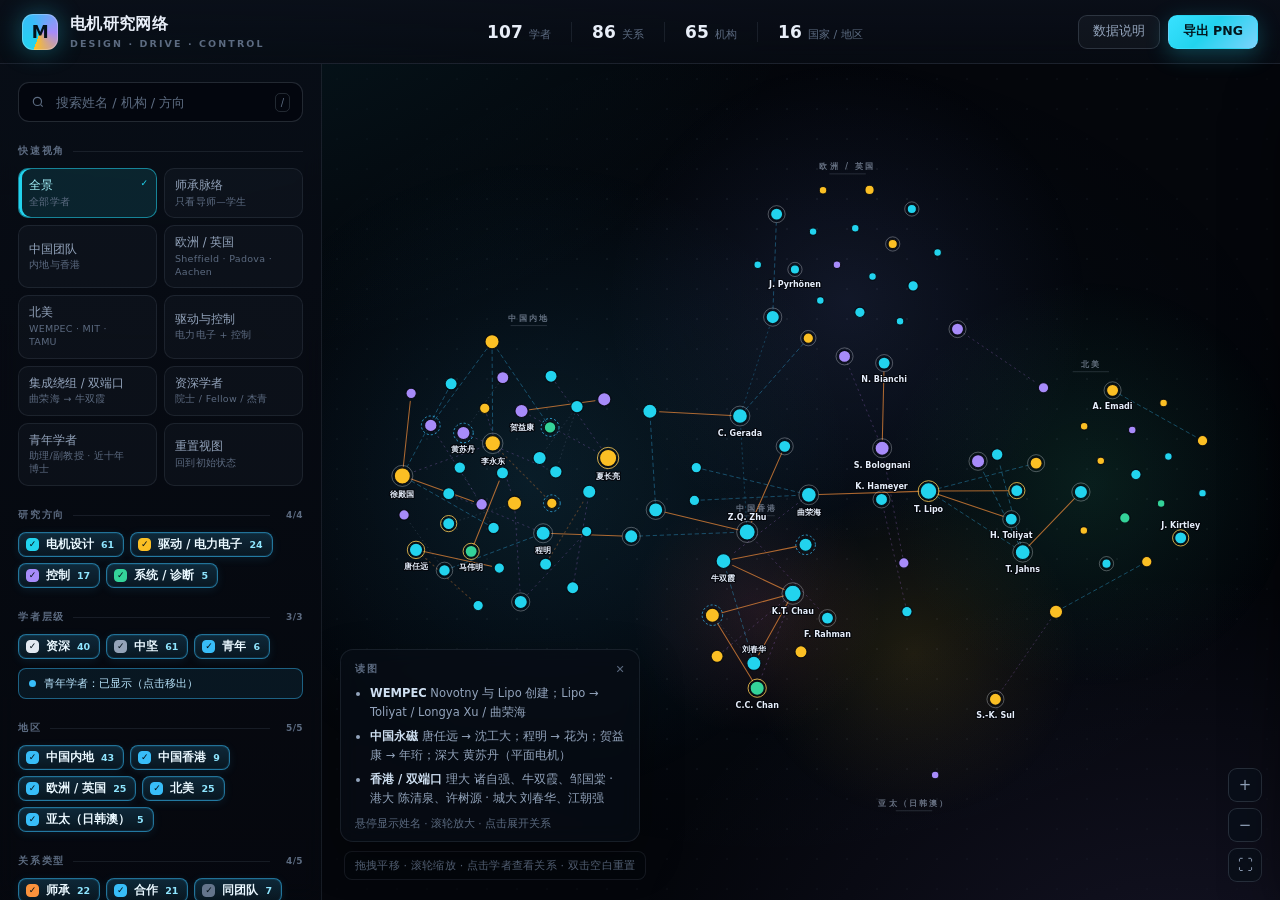
==== commit 729b3b66: "数据分层名单迁入 meta，简化后续维护" ====
--- a/static/motor-network/index.html
+++ b/static/motor-network/index.html
@@ -725,7 +725,28 @@
   meta: {
     title: "电机研究网络",
     updated: "2026-11",
-    scope: "全球 · 电机本体设计 / 电机驱动 / 电机控制"
+    scope: "全球 · 电机本体设计 / 电机驱动 / 电机控制",
+    // 概览层默认标注的“锚点人物”
+    starIds: [
+      "lipo", "jahns", "kirtley", "emadi", "toliyat",
+      "zhu_zq", "gerada_chris", "bolognani_silverio", "bianchi_nicola", "hameyer_kay", "pyrhonen_juha",
+      "tang_renyuan", "ma_weiming", "xia_changliang", "cheng_ming", "qu_ronghai", "niu_shuangxia", "chau_kt",
+      "cchan", "liu_chunhua", "huang_sudan", "li_yongdong", "he_yikang", "xu_dianguo", "rahman", "sul"
+    ],
+    // 资深：院士 / IEEE Fellow / 国家杰青 / 讲席或荣休教授（编辑判断）
+    seniorIds: [
+      "tang_renyuan", "gu_guobiao", "ma_weiming", "xia_changliang", "cchan", "cheng_ming", "chau_kt",
+      "li_yongdong", "xu_dianguo", "qu_ronghai", "cai_wei", "hua_wei", "wu_lijian", "zhao_wenxiang",
+      "zhu_zq", "howe_david", "gerada_chris", "wheeler_patrick", "mecrow_barrie", "mellor_phil",
+      "hameyer_kay", "bolognani_silverio", "bianchi_nicola", "lomonova_elena", "pyrhonen_juha",
+      "blaabjerg_frede", "kennel_ralph", "briz_fernando",
+      "lipo", "novotny", "jahns", "lorenz", "toliyat", "kirtley", "elrefaie", "ionel", "emadi", "xu_longya",
+      "rahman", "sul"
+    ],
+    // 青年：博士毕业约 10 年内、当前为助理/副教授或研究助理教授
+    earlyIds: [
+      "jiang_mingyuan", "jiang_chaoqiang", "huang_sudan", "jiang_dong", "zheng_zedong", "zhang_pinjia"
+    ]
   },
 
   nodes: [
@@ -1178,28 +1199,10 @@
   };
   const CONF = { high: "●", med: "◐", low: "○" };
   const CONF_LABEL = { high: "已核实", med: "较可信", low: "待核实" };
-  // 概览层只标注这些“锚点人物”，其余在放大/悬停/点选时出现
-  const STAR_IDS = new Set([
-    "lipo", "jahns", "kirtley", "emadi", "toliyat",
-    "zhu_zq", "gerada_chris", "bolognani_silverio", "bianchi_nicola", "hameyer_kay", "pyrhonen_juha",
-    "tang_renyuan", "ma_weiming", "xia_changliang", "cheng_ming", "qu_ronghai", "niu_shuangxia", "chau_kt", "cchan", "liu_chunhua", "huang_sudan",
-    "li_yongdong", "he_yikang", "xu_dianguo",
-    "rahman", "sul"
-  ]);
-  // 资深：院士 / IEEE Fellow / 讲席或荣休教授 / 领域奠基者（编辑判断）
-  const SENIOR_IDS = new Set([
-    "tang_renyuan", "gu_guobiao", "ma_weiming", "xia_changliang", "cchan", "cheng_ming", "chau_kt",
-    "li_yongdong", "xu_dianguo", "qu_ronghai", "cai_wei", "hua_wei", "wu_lijian", "zhao_wenxiang",
-    "zhu_zq", "howe_david", "gerada_chris", "wheeler_patrick", "mecrow_barrie", "mellor_phil",
-    "hameyer_kay", "bolognani_silverio", "bianchi_nicola", "lomonova_elena", "pyrhonen_juha",
-    "blaabjerg_frede", "kennel_ralph", "briz_fernando",
-    "lipo", "novotny", "jahns", "lorenz", "toliyat", "kirtley", "elrefaie", "ionel", "emadi", "xu_longya",
-    "rahman", "sul"
-  ]);
-  // 青年：博士毕业约 10 年内、当前为助理/副教授或研究助理教授
-  const EARLY_IDS = new Set([
-    "jiang_mingyuan", "jiang_chaoqiang", "huang_sudan", "jiang_dong", "zheng_zedong", "zhang_pinjia"
-  ]);
+  // 人物分层/概览标注的名单统一维护在 data.js 的 meta 里
+  const STAR_IDS = new Set((DATA.meta && DATA.meta.starIds) || []);
+  const SENIOR_IDS = new Set((DATA.meta && DATA.meta.seniorIds) || []);
+  const EARLY_IDS = new Set((DATA.meta && DATA.meta.earlyIds) || []);
   const careerOf = (id) => (EARLY_IDS.has(id) ? "early" : SENIOR_IDS.has(id) ? "senior" : "mid");
   const NS = "http://www.w3.org/2000/svg";
   const $ = (s) => document.querySelector(s);
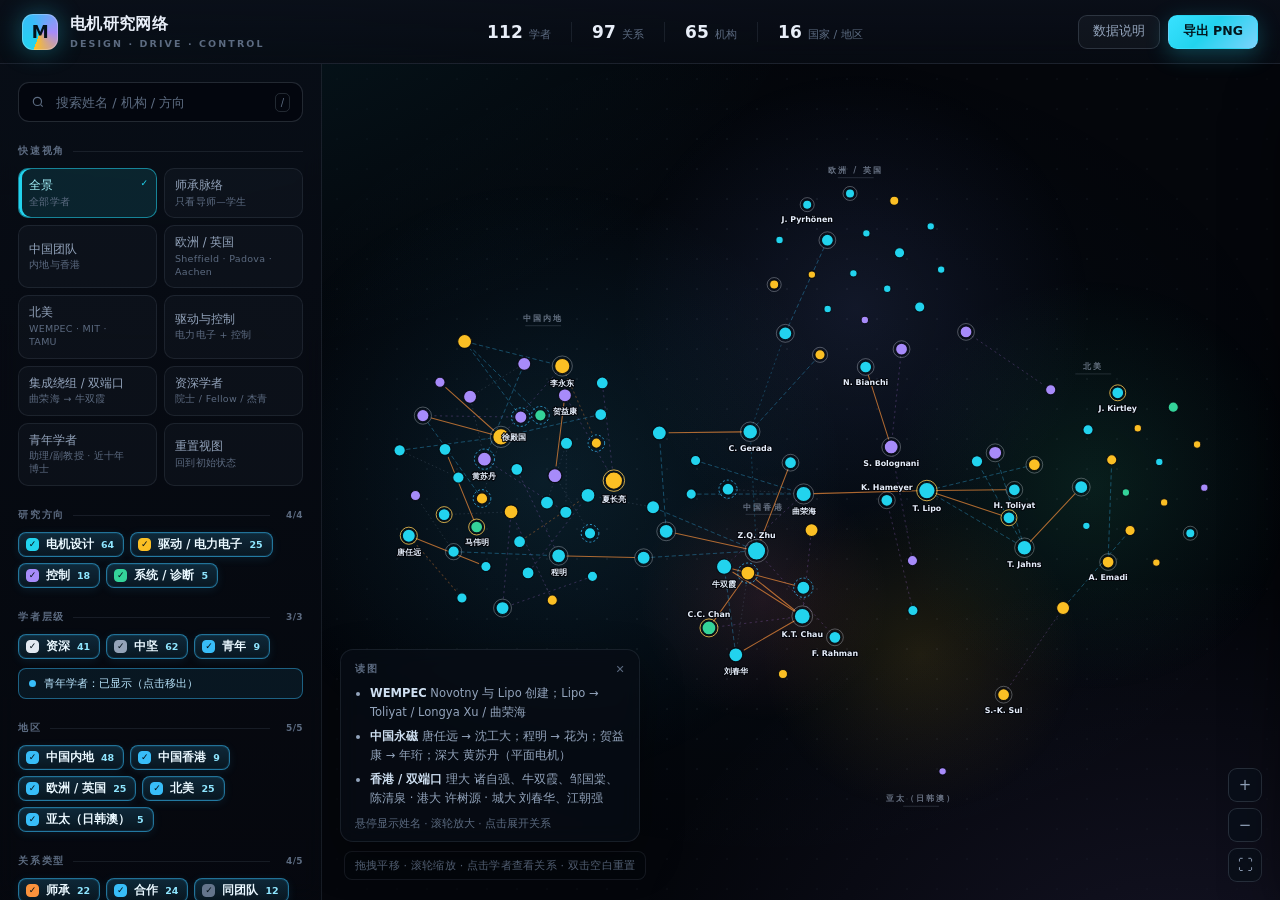
==== commit 5c14eeb8: "新增青年学者与深大潘剑飞；陈清泉单位改为香港理工大学" ====
--- a/static/motor-network/index.html
+++ b/static/motor-network/index.html
@@ -558,7 +558,7 @@
       </div>
     </div>
     <div class="stats">
-      <div class="stat"><b id="statNodes">107</b><span>学者</span></div>
+      <div class="stat"><b id="statNodes">112</b><span>学者</span></div>
       <div class="stat"><b id="statLinks">—</b><span>关系</span></div>
       <div class="stat"><b id="statOrgs">—</b><span>机构</span></div>
       <div class="stat"><b id="statCountries">—</b><span>国家 / 地区</span></div>
@@ -650,7 +650,7 @@
         <ul>
           <li><b>WEMPEC</b> Novotny 与 Lipo 创建；Lipo → Toliyat / Longya Xu / 曲荣海</li>
           <li><b>中国永磁</b> 唐任远 → 沈工大；程明 → 花为；贺益康 → 年珩；深大 黄苏丹（平面电机）</li>
-          <li><b>香港 / 双端口</b> 理大 诸自强、牛双霞、邹国棠 · 港大 陈清泉、许树源 · 城大 刘春华、江朝强</li>
+          <li><b>香港 / 双端口</b> 理大 诸自强、牛双霞、邹国棠、陈清泉 · 港大 许树源 · 城大 刘春华、江朝强</li>
         </ul>
         <p>悬停显示姓名 · 滚轮放大 · 点击展开关系</p>
       </div>
@@ -697,7 +697,7 @@
       <p>每条关系带可信度：<b>●</b> 已核实（学校主页/IEEE 传记/博士论文）；<b>◐</b> 较可信（多方资料一致但未逐一核对原始来源）；<b>○</b> 待核实（公开资料不足，图中以稀疏虚线显示）。界面中把鼠标放在关系上可看到依据说明。</p>
 
       <h4>学者层级</h4>
-      <p>为了区分“大牛”和青年学者，图中加了一层编辑标注：<b>资深</b>（院士 / IEEE Fellow / 国家杰青 / 讲席或荣休教授，40 人）、<b>中坚</b>（61 人）、<b>青年</b>（博士毕业约十年内、助理/副教授或研究助理教授，6 人）。资深节点带银环（院士仍用金环），青年节点带蓝色虚线环；左侧“学者层级”可只看某一层，或一键把青年移出主图。</p>
+      <p>为了区分“大牛”和青年学者，图中加了一层编辑标注：<b>资深</b>（院士 / IEEE Fellow / 国家杰青 / 讲席或荣休教授，41 人）、<b>中坚</b>（62 人）、<b>青年</b>（博士毕业约 12 年内，或入选优青/青托等青年人才计划，9 人）。资深节点带银环（院士仍用金环），青年节点带蓝色虚线环；左侧“学者层级”可只看某一层，或一键把青年移出主图。</p>
 
       <h4>怎么用</h4>
       <ul>
@@ -736,16 +736,17 @@
     // 资深：院士 / IEEE Fellow / 国家杰青 / 讲席或荣休教授（编辑判断）
     seniorIds: [
       "tang_renyuan", "gu_guobiao", "ma_weiming", "xia_changliang", "cchan", "cheng_ming", "chau_kt",
-      "li_yongdong", "xu_dianguo", "qu_ronghai", "cai_wei", "hua_wei", "wu_lijian", "zhao_wenxiang",
+      "li_yongdong", "xu_dianguo", "qu_ronghai", "cai_wei", "hua_wei", "wu_lijian", "zhao_wenxiang", "wang_gaolin",
       "zhu_zq", "howe_david", "gerada_chris", "wheeler_patrick", "mecrow_barrie", "mellor_phil",
       "hameyer_kay", "bolognani_silverio", "bianchi_nicola", "lomonova_elena", "pyrhonen_juha",
       "blaabjerg_frede", "kennel_ralph", "briz_fernando",
       "lipo", "novotny", "jahns", "lorenz", "toliyat", "kirtley", "elrefaie", "ionel", "emadi", "xu_longya",
       "rahman", "sul"
     ],
-    // 青年：博士毕业约 10 年内、当前为助理/副教授或研究助理教授
+    // 青年：博士毕业约 12 年内，或入选优青/青托等青年人才计划
     earlyIds: [
-      "jiang_mingyuan", "jiang_chaoqiang", "huang_sudan", "jiang_dong", "zheng_zedong", "zhang_pinjia"
+      "jiang_mingyuan", "jiang_chaoqiang", "huang_sudan", "jiang_dong", "zheng_zedong", "zhang_pinjia",
+      "li_dawei", "wang_yunchong", "zhang_guoqiang"
     ]
   },
 
@@ -832,9 +833,9 @@
     { id: "zou_jibin", name: "邹继斌", en: "Jibin Zou", label: "邹继斌", org: "哈尔滨工业大学", country: "中国", region: "中国", field: "design", major: true,
       tags: ["永磁电机", "伺服/机器人"],
       note: "哈尔滨工业大学教授，永磁电机与伺服系统。" },
-    { id: "wang_gaolin", name: "王高林", en: "Gaolin Wang", label: "王高林", org: "哈尔滨工业大学", country: "中国", region: "中国", field: "control",
+    { id: "wang_gaolin", name: "王高林", en: "Gaolin Wang", label: "王高林", org: "哈尔滨工业大学", country: "中国", region: "中国", field: "control", honor: "国家杰青",
       tags: ["无位置传感器", "永磁电机"],
-      note: "哈尔滨工业大学教授，永磁电机无位置传感器控制。" },
+      note: "哈尔滨工业大学教授，国家杰青；永磁电机无位置传感器控制与高性能驱动。" },
     { id: "yang_ming_hit", name: "杨明", en: "Ming Yang", label: "杨明", org: "哈尔滨工业大学", country: "中国", region: "中国", field: "control",
       tags: ["伺服/机器人", "永磁电机"],
       note: "哈尔滨工业大学教授，伺服驱动与电机控制。" },
@@ -886,9 +887,9 @@
     { id: "cao_guangzhong", name: "曹广忠", en: "Guangzhong Cao", label: "曹广忠", org: "深圳大学", country: "中国", region: "中国", field: "control", major: true,
       tags: ["磁悬浮", "平面电机", "运动控制"],
       note: "深圳大学教授，磁悬浮与平面电机控制、精密运动控制，黄苏丹团队的资深合作者。" },
-    { id: "cchan", name: "陈清泉", en: "C. C. Chan", label: "C.C. Chan", org: "香港大学", country: "中国", region: "中国香港", field: "system", major: true, badge: "中国工程院院士",
+    { id: "cchan", name: "陈清泉", en: "C. C. Chan", label: "C.C. Chan", org: "香港理工大学", country: "中国", region: "中国香港", field: "system", major: true, badge: "中国工程院院士",
       tags: ["电动汽车", "电机驱动"],
-      note: "香港大学教授，中国工程院院士；国际电动汽车与电机驱动领域的重要开拓者。" },
+      note: "香港理工大学杰出讲座教授，中国工程院院士；国际电动汽车与电机驱动领域的重要开拓者。" },
     { id: "kwcheng", name: "郑家伟", en: "K. W. E. Cheng", label: "K.W.E. Cheng", org: "香港理工大学", country: "中国", region: "中国香港", field: "drive", major: true,
       tags: ["电力电子", "电动汽车"],
       note: "香港理工大学教授，电力电子变换器与电动汽车驱动。" },
@@ -904,6 +905,22 @@
     { id: "jiang_mingyuan", name: "江明远", en: "Mingyuan Jiang", label: "江明远", org: "香港理工大学", country: "中国", region: "中国香港", field: "design", major: true,
       tags: ["永磁电机", "直线电机", "机器人"],
       note: "香港理工大学研究助理教授（2024 年 PolyU 博士），电机设计、优化与控制，直线/永磁电机与机器人作动器。" },
+
+    { id: "pan_jianfei", name: "潘剑飞", en: "Jianfei Pan", label: "潘剑飞", org: "深圳大学", country: "中国", region: "中国", field: "control", major: true,
+      tags: ["平面电机", "直线电机", "机器人"],
+      note: "深圳大学教授、博导，平面/直线开关磁阻电机、精密运动控制与机器人关节；深圳市工业母机概念验证中心主任。" },
+    { id: "li_dawei", name: "李大伟", en: "Dawei Li", label: "李大伟", org: "华中科技大学", country: "中国", region: "中国", field: "design", major: true, honor: "国家优青",
+      tags: ["磁场调制", "永磁电机", "航空/船舶"],
+      note: "华中科技大学教授，国家优青、中国科协青托；磁场调制电机、航空多电发动机与机器人伺服电机，曲荣海团队。" },
+    { id: "wang_yunchong", name: "王云冲", en: "Yunchong Wang", label: "王云冲", org: "浙江大学", country: "中国", region: "中国", field: "design",
+      tags: ["永磁电机", "高速电机"],
+      note: "浙江大学副教授、航天电气与微特电机研究所副所长；永磁电机设计与高速电机控制。" },
+    { id: "zhang_guoqiang", name: "张国强", en: "Guoqiang Zhang", label: "张国强", org: "哈尔滨工业大学", country: "中国", region: "中国", field: "drive",
+      tags: ["无位置传感器", "永磁电机"],
+      note: "哈尔滨工业大学教授，电力电子与电力传动；永磁电机无位置传感器控制，与王高林长期合作。" },
+    { id: "wang_kai", name: "王凯", en: "Kai Wang", label: "王凯", org: "南京航空航天大学", country: "中国", region: "中国", field: "design", major: true,
+      tags: ["永磁电机", "多相/容错", "航空/船舶"],
+      note: "南京航空航天大学教授、江苏特聘教授；多相/容错永磁电机，曾于 Sheffield 跟随诸自强从事博士后/第二博士研究。" },
 
     /* ---------------- 欧洲 ---------------- */
     { id: "zhu_zq", name: "诸自强", en: "Zi-Qiang Zhu", label: "Z.Q. Zhu", org: "香港理工大学", country: "中国", region: "中国香港", field: "design", major: true,
@@ -1117,6 +1134,11 @@
     { s: "fang_youtong", t: "lu_qinfen", type: "team", conf: "med", note: "浙大电机与直线电机团队" },
     { s: "shen_jianxin", t: "fang_youtong", type: "team", conf: "med", note: "浙大电机设计团队" },
     { s: "deng_zhiquan", t: "zhang_zhuoran", type: "team", conf: "med", note: "南航航空电机团队" },
+    { s: "pan_jianfei", t: "cao_guangzhong", type: "team", conf: "high", note: "深圳大学平面电机/磁悬浮团队" },
+    { s: "li_dawei", t: "qu_ronghai", type: "team", conf: "high", note: "华中科大曲荣海团队，磁场调制电机" },
+    { s: "wang_yunchong", t: "nian_heng", type: "team", conf: "high", note: "浙大电机系统及其控制研究所同事" },
+    { s: "zhang_guoqiang", t: "xu_dianguo", type: "team", conf: "med", note: "哈工大电力电子与电力传动研究所" },
+    { s: "wang_kai", t: "zhang_zhuoran", type: "team", conf: "high", note: "南航自动化学院同事" },
 
     /* 合作 / 共同作者 */
     { s: "lipo", t: "novotny", type: "collab", conf: "high", note: "UW-Madison WEMPEC 同事与共同作者" },
@@ -1138,6 +1160,9 @@
     { s: "jiang_dong", t: "zhao_zhengming", type: "collab", conf: "med", note: "清华电气团队" },
     { s: "zhao_wenxiang", t: "cheng_ming", type: "collab", conf: "med", note: "容错永磁电机合作" },
     { s: "wu_lijian", t: "huang_xiaoyan", type: "collab", conf: "high", note: "浙大电机团队，长期共同发表" },
+    { s: "pan_jianfei", t: "huang_sudan", type: "collab", conf: "high", note: "深大机电学院同事，平面电机/运动控制合作" },
+    { s: "zhang_guoqiang", t: "wang_gaolin", type: "collab", conf: "high", note: "合著无位置传感器控制专著，长期合作" },
+    { s: "wang_kai", t: "zhu_zq", type: "collab", conf: "high", note: "2010–2013 年 Sheffield 博士后/第二博士，师从诸自强" },
     { s: "emadi", t: "mi_chris", type: "collab", conf: "med", note: "电动汽车动力总成社区" },
 
     /* 同一技术路线 / 研究方向相近 */
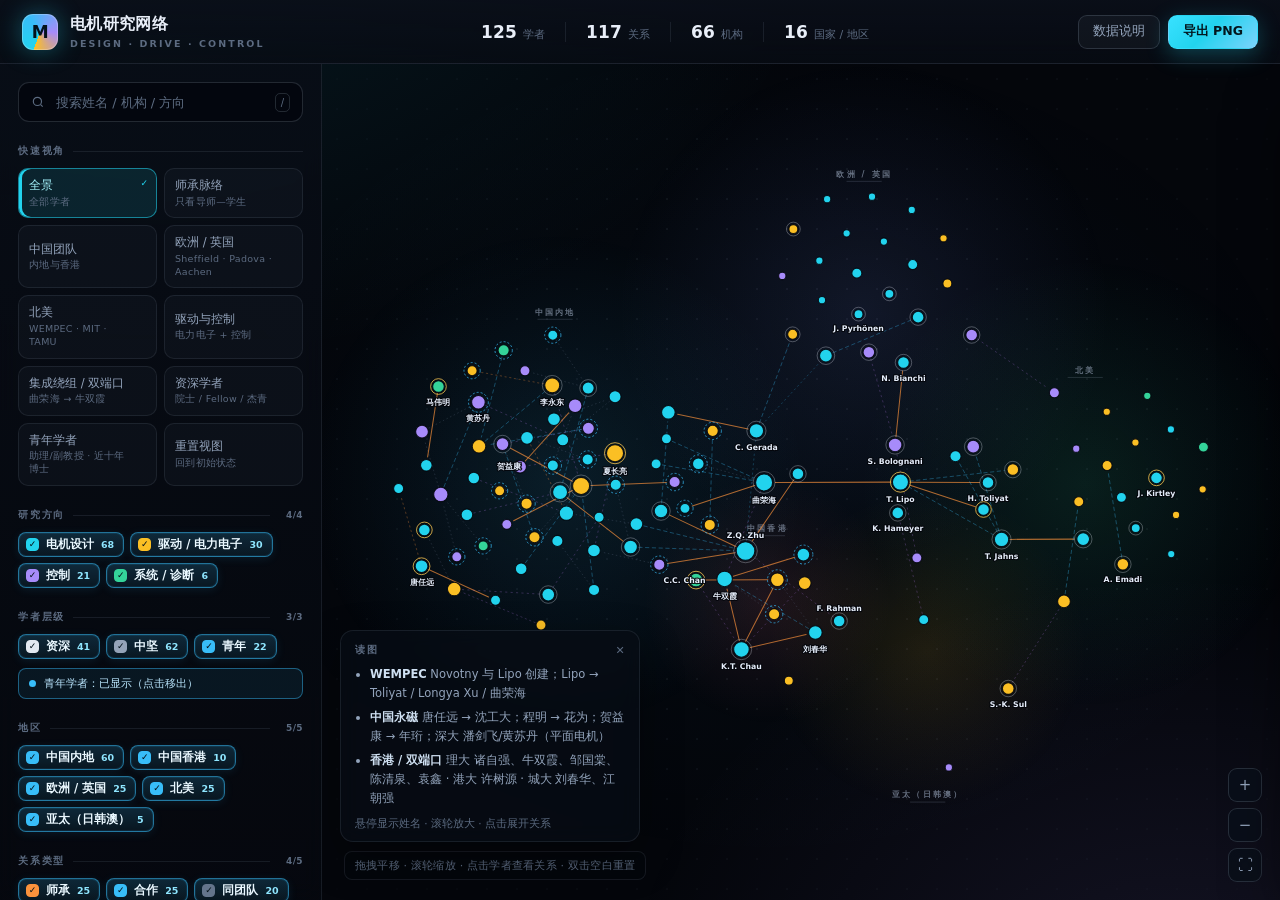
==== commit c97c9982: "扩充青年学者到 22 位：华科/东南/南航/江苏大/湖大/西交/哈工大/深大/理大" ====
--- a/static/motor-network/index.html
+++ b/static/motor-network/index.html
@@ -558,7 +558,7 @@
       </div>
     </div>
     <div class="stats">
-      <div class="stat"><b id="statNodes">112</b><span>学者</span></div>
+      <div class="stat"><b id="statNodes">125</b><span>学者</span></div>
       <div class="stat"><b id="statLinks">—</b><span>关系</span></div>
       <div class="stat"><b id="statOrgs">—</b><span>机构</span></div>
       <div class="stat"><b id="statCountries">—</b><span>国家 / 地区</span></div>
@@ -649,8 +649,8 @@
         <h4>读图</h4>
         <ul>
           <li><b>WEMPEC</b> Novotny 与 Lipo 创建；Lipo → Toliyat / Longya Xu / 曲荣海</li>
-          <li><b>中国永磁</b> 唐任远 → 沈工大；程明 → 花为；贺益康 → 年珩；深大 黄苏丹（平面电机）</li>
-          <li><b>香港 / 双端口</b> 理大 诸自强、牛双霞、邹国棠、陈清泉 · 港大 许树源 · 城大 刘春华、江朝强</li>
+          <li><b>中国永磁</b> 唐任远 → 沈工大；程明 → 花为；贺益康 → 年珩；深大 潘剑飞/黄苏丹（平面电机）</li>
+          <li><b>香港 / 双端口</b> 理大 诸自强、牛双霞、邹国棠、陈清泉、袁鑫 · 港大 许树源 · 城大 刘春华、江朝强</li>
         </ul>
         <p>悬停显示姓名 · 滚轮放大 · 点击展开关系</p>
       </div>
@@ -697,7 +697,7 @@
       <p>每条关系带可信度：<b>●</b> 已核实（学校主页/IEEE 传记/博士论文）；<b>◐</b> 较可信（多方资料一致但未逐一核对原始来源）；<b>○</b> 待核实（公开资料不足，图中以稀疏虚线显示）。界面中把鼠标放在关系上可看到依据说明。</p>
 
       <h4>学者层级</h4>
-      <p>为了区分“大牛”和青年学者，图中加了一层编辑标注：<b>资深</b>（院士 / IEEE Fellow / 国家杰青 / 讲席或荣休教授，41 人）、<b>中坚</b>（62 人）、<b>青年</b>（博士毕业约 12 年内，或入选优青/青托等青年人才计划，9 人）。资深节点带银环（院士仍用金环），青年节点带蓝色虚线环；左侧“学者层级”可只看某一层，或一键把青年移出主图。</p>
+      <p>为了区分“大牛”和青年学者，图中加了一层编辑标注：<b>资深</b>（院士 / IEEE Fellow / 国家杰青 / 讲席或荣休教授，41 人）、<b>中坚</b>（62 人）、<b>青年</b>（博士毕业约 12 年内，或入选优青/青托等青年人才计划，22 人）。资深节点带银环（院士仍用金环），青年节点带蓝色虚线环；左侧“学者层级”可只看某一层，或一键把青年移出主图。</p>
 
       <h4>怎么用</h4>
       <ul>
@@ -746,7 +746,9 @@
     // 青年：博士毕业约 12 年内，或入选优青/青托等青年人才计划
     earlyIds: [
       "jiang_mingyuan", "jiang_chaoqiang", "huang_sudan", "jiang_dong", "zheng_zedong", "zhang_pinjia",
-      "li_dawei", "wang_yunchong", "zhang_guoqiang"
+      "li_dawei", "wang_yunchong", "zhang_guoqiang", "wang_can", "hong_yue", "deng_fujin",
+      "luo_yixiao", "luo_cheng", "kong_wubin", "zhang_hengliang", "tan_qiang", "xu_lei",
+      "hu_yashan", "jia_shaofeng", "ding_dawei", "yuan_xin"
     ]
   },
 
@@ -758,6 +760,9 @@
     { id: "hua_wei", name: "花为", en: "Wei Hua", label: "花为", org: "东南大学", country: "中国", region: "中国", field: "design", major: true, honor: "国家杰青",
       tags: ["永磁电机", "电动汽车", "电磁计算/优化"],
       note: "东南大学教授、电气工程学院院长，国家杰青；程明博士毕业生，2004–2005 年在 Sheffield 联合培养（师从诸自强）。" },
+    { id: "deng_fujin", name: "邓富金", en: "Fujin Deng", label: "邓富金", org: "东南大学", country: "中国", region: "中国", field: "drive",
+      tags: ["电力电子", "风电"],
+      note: "东南大学教授，国家级青年人才计划入选者；新能源发电与电力电子变换技术。" },
     { id: "tang_renyuan", name: "唐任远", en: "Renyuan Tang", label: "唐任远", org: "沈阳工业大学", country: "中国", region: "中国", field: "design", major: true, badge: "中国工程院院士",
       tags: ["永磁电机", "电磁计算/优化"],
       note: "中国工程院院士，中国永磁电机研究的奠基性人物之一，著有《现代永磁电机理论与设计》。" },
@@ -909,6 +914,12 @@
     { id: "pan_jianfei", name: "潘剑飞", en: "Jianfei Pan", label: "潘剑飞", org: "深圳大学", country: "中国", region: "中国", field: "control", major: true,
       tags: ["平面电机", "直线电机", "机器人"],
       note: "深圳大学教授、博导，平面/直线开关磁阻电机、精密运动控制与机器人关节；深圳市工业母机概念验证中心主任。" },
+    { id: "wang_can", name: "王璨", en: "Can Wang", label: "王璨", org: "深圳大学", country: "中国", region: "中国", field: "control",
+      tags: ["伺服驱动", "机器人关节", "模型预测"],
+      note: "深圳大学助理教授（2019 年哈工大博士），机器人关节伺服驱动、参数辨识与模型预测控制。" },
+    { id: "hong_yue", name: "洪岳", en: "Yue Hong", label: "洪岳", org: "深圳大学", country: "中国", region: "中国", field: "system",
+      tags: ["直线发电机", "波浪能", "电力控制"],
+      note: "深圳大学助理教授，2017 年 Uppsala 博士；直驱波浪能直线发电机与新能源发电控制。" },
     { id: "li_dawei", name: "李大伟", en: "Dawei Li", label: "李大伟", org: "华中科技大学", country: "中国", region: "中国", field: "design", major: true, honor: "国家优青",
       tags: ["磁场调制", "永磁电机", "航空/船舶"],
       note: "华中科技大学教授，国家优青、中国科协青托；磁场调制电机、航空多电发动机与机器人伺服电机，曲荣海团队。" },
@@ -921,6 +932,37 @@
     { id: "wang_kai", name: "王凯", en: "Kai Wang", label: "王凯", org: "南京航空航天大学", country: "中国", region: "中国", field: "design", major: true,
       tags: ["永磁电机", "多相/容错", "航空/船舶"],
       note: "南京航空航天大学教授、江苏特聘教授；多相/容错永磁电机，曾于 Sheffield 跟随诸自强从事博士后/第二博士研究。" },
+
+    { id: "luo_yixiao", name: "罗伊逍", en: "Yixiao Luo", label: "罗伊逍", org: "华中科技大学", country: "中国", region: "中国", field: "drive",
+      tags: ["永磁电机", "模型预测", "容错控制"],
+      note: "华中科技大学副教授，2019 年香港城市大学博士；永磁电机数据驱动预测控制与多自由度电机控制。" },
+    { id: "luo_cheng", name: "罗成", en: "Cheng Luo", label: "罗成", org: "华中科技大学", country: "中国", region: "中国", field: "control",
+      tags: ["感应电机", "无位置传感器", "扰动抑制"],
+      note: "华中科技大学副研究员，2021 年哈工大博士（徐殿国/于泳团队）；感应电机无速度传感器与扰动抑制。" },
+    { id: "kong_wubin", name: "孔武斌", en: "Wubin Kong", label: "孔武斌", org: "华中科技大学", country: "中国", region: "中国", field: "drive",
+      tags: ["高功率密度", "航空/船舶", "电力电子"],
+      note: "华中科技大学教授，2014 年浙大博士；高温高密度航空电机驱动与多谐波绕组，国家青年人才、科协青托。" },
+    { id: "zhang_hengliang", name: "章恒亮", en: "Hengliang Zhang", label: "章恒亮", org: "东南大学", country: "中国", region: "中国", field: "design",
+      tags: ["永磁电机", "轮毂电机", "电磁计算/优化"],
+      note: "东南大学副研究员，1992 年生，2020 年东南大学博士；轮毂/电动载运电机多物理场优化，中国科协青托。" },
+    { id: "tan_qiang", name: "谭强", en: "Qiang Tan", label: "谭强", org: "南京航空航天大学", country: "中国", region: "中国", field: "design",
+      tags: ["直线电机", "磁悬浮", "振动噪声"],
+      note: "南京航空航天大学特聘副研究员，2021 年哈工大博士；精密永磁直线电机、振动噪声与磁悬浮。" },
+    { id: "xu_lei", name: "徐磊", en: "Lei Xu", label: "徐磊", org: "江苏大学", country: "中国", region: "中国", field: "design",
+      tags: ["永磁电机", "直线电机", "混合励磁"],
+      note: "江苏大学副教授，2017 年东南大学博士；直线旋转两自由度永磁电机与混合励磁。" },
+    { id: "hu_yashan", name: "胡亚山", en: "Yashan Hu", label: "胡亚山", org: "湖南大学", country: "中国", region: "中国", field: "control",
+      tags: ["多相电机", "无位置传感器", "风电"],
+      note: "湖南大学副教授，2016 年 Sheffield 博士（诸自强团队）；多相永磁电机谐波抑制与无位置传感器控制。" },
+    { id: "jia_shaofeng", name: "贾少锋", en: "Shaofeng Jia", label: "贾少锋", org: "西安交通大学", country: "中国", region: "中国", field: "design",
+      tags: ["磁场调制", "永磁电机", "电磁计算/优化"],
+      note: "西安交通大学教授，2017 年华科博士（曲荣海团队）；磁场调制/游标永磁电机拓扑与高功率密度设计。" },
+    { id: "ding_dawei", name: "丁大尉", en: "Dawei Ding", label: "丁大尉", org: "哈尔滨工业大学", country: "中国", region: "中国", field: "drive",
+      tags: ["永磁电机", "无电解电容", "电力电子"],
+      note: "哈尔滨工业大学副教授，中国科协青托；无电解电容永磁同步电机驱动与拍频抑制。" },
+    { id: "yuan_xin", name: "袁鑫", en: "Xin Yuan", label: "袁鑫", org: "香港理工大学", country: "中国", region: "中国香港", field: "drive",
+      tags: ["多相电机", "模型预测", "容错控制"],
+      note: "香港理工大学研究助理教授，2020 年博士；交通电气化多相电机驱动、MPC 与容错控制。" },
 
     /* ---------------- 欧洲 ---------------- */
     { id: "zhu_zq", name: "诸自强", en: "Zi-Qiang Zhu", label: "Z.Q. Zhu", org: "香港理工大学", country: "中国", region: "中国香港", field: "design", major: true,
@@ -1106,6 +1148,9 @@
     { s: "howe_david", t: "zhu_zq", type: "advise", conf: "med", note: "Sheffield 博士，此后长期同组合作" },
     { s: "zhu_zq", t: "wu_lijian", type: "advise", conf: "high", note: "2008–2011 年 Sheffield 博士，诸自强指导" },
     { s: "gerada_chris", t: "huang_xiaoyan", type: "advise", conf: "med", note: "2008 年 Nottingham 博士，与 Gerada 合作发表（师承据公开履历推断）" },
+    { s: "zhu_zq", t: "hu_yashan", type: "advise", conf: "med", note: "2016 年 Sheffield 博士，诸自强团队" },
+    { s: "qu_ronghai", t: "jia_shaofeng", type: "advise", conf: "med", note: "2017 年华科博士，曲荣海团队" },
+    { s: "xu_dianguo", t: "luo_cheng", type: "advise", conf: "med", note: "2021 年哈工大博士（徐殿国/于泳团队）" },
     { s: "bolognani_silverio", t: "bianchi_nicola", type: "advise", conf: "high", note: "Padova 博士，留校任教" },
     { s: "cheng_ming", t: "hua_wei", type: "advise", conf: "high", note: "东南大学博士，留校任教" },
     { s: "he_yikang", t: "nian_heng", type: "advise", conf: "high", note: "浙江大学博士，留校任教" },
@@ -1135,10 +1180,18 @@
     { s: "shen_jianxin", t: "fang_youtong", type: "team", conf: "med", note: "浙大电机设计团队" },
     { s: "deng_zhiquan", t: "zhang_zhuoran", type: "team", conf: "med", note: "南航航空电机团队" },
     { s: "pan_jianfei", t: "cao_guangzhong", type: "team", conf: "high", note: "深圳大学平面电机/磁悬浮团队" },
+    { s: "wang_can", t: "pan_jianfei", type: "team", conf: "high", note: "深大机器人关节/伺服驱动团队" },
+    { s: "hong_yue", t: "pan_jianfei", type: "team", conf: "high", note: "深大波浪能直驱发电合作" },
     { s: "li_dawei", t: "qu_ronghai", type: "team", conf: "high", note: "华中科大曲荣海团队，磁场调制电机" },
     { s: "wang_yunchong", t: "nian_heng", type: "team", conf: "high", note: "浙大电机系统及其控制研究所同事" },
     { s: "zhang_guoqiang", t: "xu_dianguo", type: "team", conf: "med", note: "哈工大电力电子与电力传动研究所" },
     { s: "wang_kai", t: "zhang_zhuoran", type: "team", conf: "high", note: "南航自动化学院同事" },
+    { s: "zhang_hengliang", t: "hua_wei", type: "team", conf: "med", note: "东南大学花为团队（电动载运电驱）" },
+    { s: "tan_qiang", t: "deng_zhiquan", type: "team", conf: "med", note: "南航高速/磁悬浮团队" },
+    { s: "xu_lei", t: "zhao_wenxiang", type: "team", conf: "high", note: "江苏大学容错/特种电机团队" },
+    { s: "hu_yashan", t: "huang_shoudao", type: "team", conf: "high", note: "湖南大学风电/特种电机团队" },
+    { s: "ding_dawei", t: "wang_gaolin", type: "team", conf: "med", note: "哈工大电机驱动团队" },
+    { s: "yuan_xin", t: "niu_shuangxia", type: "team", conf: "med", note: "香港理工大学电机团队" },
 
     /* 合作 / 共同作者 */
     { s: "lipo", t: "novotny", type: "collab", conf: "high", note: "UW-Madison WEMPEC 同事与共同作者" },
@@ -1163,6 +1216,7 @@
     { s: "pan_jianfei", t: "huang_sudan", type: "collab", conf: "high", note: "深大机电学院同事，平面电机/运动控制合作" },
     { s: "zhang_guoqiang", t: "wang_gaolin", type: "collab", conf: "high", note: "合著无位置传感器控制专著，长期合作" },
     { s: "wang_kai", t: "zhu_zq", type: "collab", conf: "high", note: "2010–2013 年 Sheffield 博士后/第二博士，师从诸自强" },
+    { s: "luo_yixiao", t: "kong_wubin", type: "collab", conf: "med", note: "华中科大电机驱动同事" },
     { s: "emadi", t: "mi_chris", type: "collab", conf: "med", note: "电动汽车动力总成社区" },
 
     /* 同一技术路线 / 研究方向相近 */
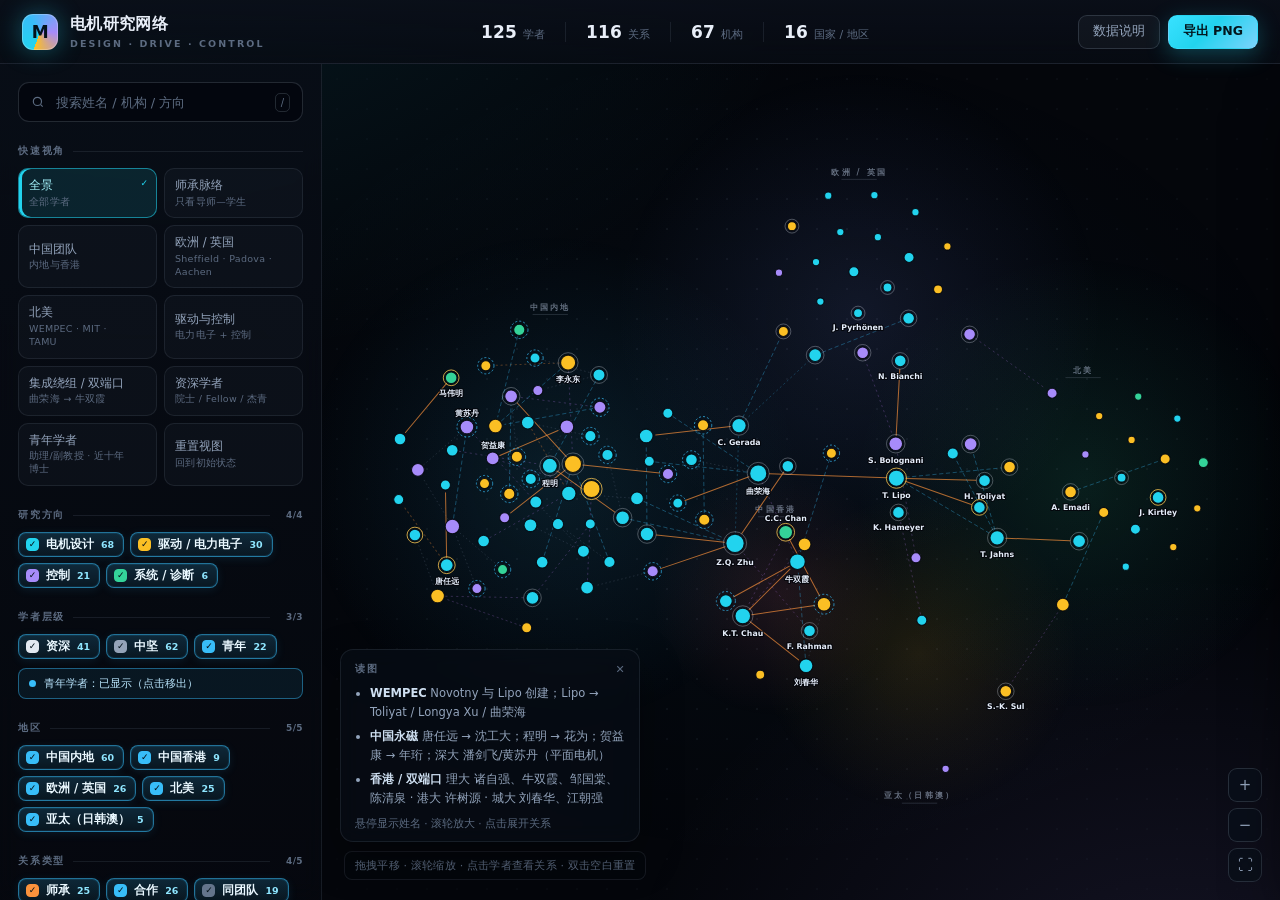
==== commit a078f20e: "袁鑫转任英国思克莱德大学（原香港理工大学）" ====
--- a/static/motor-network/index.html
+++ b/static/motor-network/index.html
@@ -650,7 +650,7 @@
         <ul>
           <li><b>WEMPEC</b> Novotny 与 Lipo 创建；Lipo → Toliyat / Longya Xu / 曲荣海</li>
           <li><b>中国永磁</b> 唐任远 → 沈工大；程明 → 花为；贺益康 → 年珩；深大 潘剑飞/黄苏丹（平面电机）</li>
-          <li><b>香港 / 双端口</b> 理大 诸自强、牛双霞、邹国棠、陈清泉、袁鑫 · 港大 许树源 · 城大 刘春华、江朝强</li>
+          <li><b>香港 / 双端口</b> 理大 诸自强、牛双霞、邹国棠、陈清泉 · 港大 许树源 · 城大 刘春华、江朝强</li>
         </ul>
         <p>悬停显示姓名 · 滚轮放大 · 点击展开关系</p>
       </div>
@@ -960,9 +960,9 @@
     { id: "ding_dawei", name: "丁大尉", en: "Dawei Ding", label: "丁大尉", org: "哈尔滨工业大学", country: "中国", region: "中国", field: "drive",
       tags: ["永磁电机", "无电解电容", "电力电子"],
       note: "哈尔滨工业大学副教授，中国科协青托；无电解电容永磁同步电机驱动与拍频抑制。" },
-    { id: "yuan_xin", name: "袁鑫", en: "Xin Yuan", label: "袁鑫", org: "香港理工大学", country: "中国", region: "中国香港", field: "drive",
+    { id: "yuan_xin", name: "袁鑫", en: "Xin Yuan", label: "袁鑫", org: "思克莱德大学", country: "英国", region: "欧洲", field: "drive",
       tags: ["多相电机", "模型预测", "容错控制"],
-      note: "香港理工大学研究助理教授，2020 年博士；交通电气化多相电机驱动、MPC 与容错控制。" },
+      note: "英国思克莱德大学 Chancellor's Fellow（Senior Lecturer），2025 年起；多相电机驱动、MPC 与容错控制，曾在 PolyU、Aberdeen、Nottingham 工作。" },
 
     /* ---------------- 欧洲 ---------------- */
     { id: "zhu_zq", name: "诸自强", en: "Zi-Qiang Zhu", label: "Z.Q. Zhu", org: "香港理工大学", country: "中国", region: "中国香港", field: "design", major: true,
@@ -1191,7 +1191,7 @@
     { s: "xu_lei", t: "zhao_wenxiang", type: "team", conf: "high", note: "江苏大学容错/特种电机团队" },
     { s: "hu_yashan", t: "huang_shoudao", type: "team", conf: "high", note: "湖南大学风电/特种电机团队" },
     { s: "ding_dawei", t: "wang_gaolin", type: "team", conf: "med", note: "哈工大电机驱动团队" },
-    { s: "yuan_xin", t: "niu_shuangxia", type: "team", conf: "med", note: "香港理工大学电机团队" },
+    { s: "yuan_xin", t: "niu_shuangxia", type: "collab", conf: "med", note: "近期合作发表（IEEE TIE 2025），曾在 PolyU 电机团队工作" },
 
     /* 合作 / 共同作者 */
     { s: "lipo", t: "novotny", type: "collab", conf: "high", note: "UW-Madison WEMPEC 同事与共同作者" },
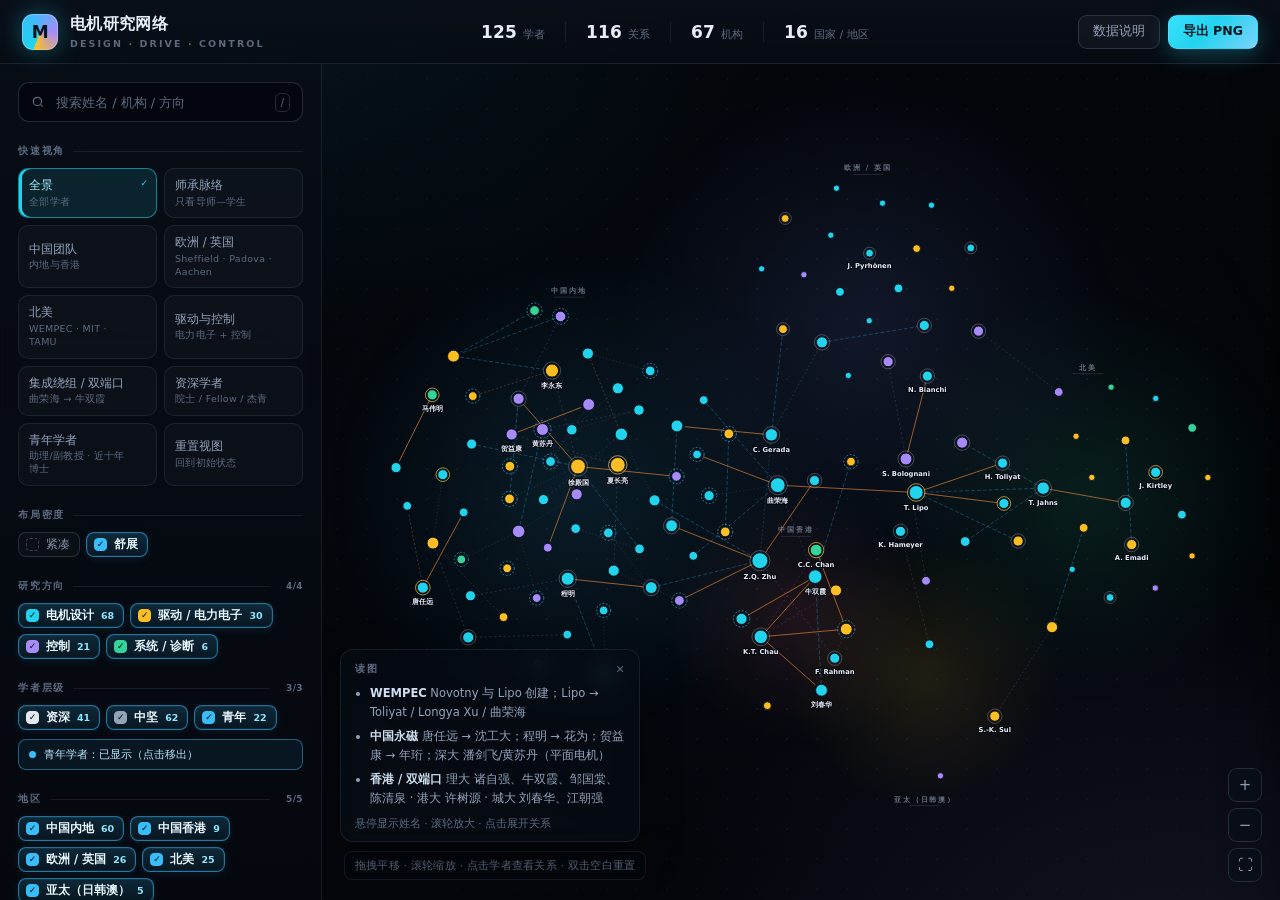
==== commit 1c4283d2: "新增布局密度切换（紧凑/舒展），默认舒展" ====
--- a/static/motor-network/index.html
+++ b/static/motor-network/index.html
@@ -588,6 +588,14 @@
       </section>
 
       <section>
+        <h2>布局密度</h2>
+        <div class="chips" id="layoutChips">
+          <button class="chip density-btn" data-layout="compact" data-on="false"><span class="tick">✓</span><span class="lab">紧凑</span></button>
+          <button class="chip density-btn" data-layout="spacious" data-on="true"><span class="tick">✓</span><span class="lab">舒展</span></button>
+        </div>
+      </section>
+
+      <section>
         <h2>研究方向 <span class="cnt" id="cntFields"></span></h2>
         <div class="chips" id="fieldChips"></div>
       </section>
@@ -705,6 +713,7 @@
         <li>点 <b>集成绕组 / 双端口</b> 进入“曲荣海 → 牛双霞”的二度关系视角。</li>
         <li>选中一位学者后，右侧面板列出导师、学生、合作者与同机构同事，可继续点击漫游。</li>
         <li>用 <b>学者层级</b> 或“资深学者 / 青年学者”视角，区分资深 PI 与青年学者；点“青年学者：移出主图”可得到一张只有资深/中坚的干净网络。</li>
+        <li>用 <b>布局密度</b> 在“紧凑 / 舒展”之间切换；觉得挤就点“舒展”，想一屏看全就点“紧凑”。</li>
         <li>用主题标签（永磁、无轴承、风电、电动汽车……）交叉筛选，找交叉方向的人。</li>
       </ul>
 
@@ -1460,10 +1469,19 @@
   });
 
   /* ---------------- 物理 ---------------- */
-  const CHARGE = 700;
-  const REGION_K = 0.0055;
-  const LINK_K = { advise: 0.10, collab: 0.07, team: 0.08, topic: 0.06, org: 0.05 };
-  const REST = { advise: 120, collab: 148, team: 96, topic: 140, org: 84 };
+  const LAYOUTS = {
+    compact: {
+      charge: 700, regionK: 0.0055, pad: 7,
+      link: { advise: 0.10, collab: 0.07, team: 0.08, topic: 0.06, org: 0.05 },
+      rest: { advise: 120, collab: 148, team: 96, topic: 140, org: 84 }
+    },
+    spacious: {
+      charge: 2000, regionK: 0.006, pad: 10,
+      link: { advise: 0.080, collab: 0.056, team: 0.064, topic: 0.048, org: 0.040 },
+      rest: { advise: 143, collab: 176, team: 114, topic: 166, org: 100 }
+    }
+  };
+  let layout = LAYOUTS.spacious;
 
   function mulberry32(a) {
     return function () {
@@ -1475,6 +1493,10 @@
   }
   const rnd = mulberry32(20261104);
 
+  let savedLayout = "spacious";
+  try { savedLayout = localStorage.getItem("motor-layout") || "spacious"; } catch (e) { /* file:// 可能禁用 */ }
+  layout = LAYOUTS[savedLayout] || LAYOUTS.spacious;
+
   nodes.forEach((n) => {
     const a = REGIONS[n.region] ? REGIONS[n.region].anchor : [700, 450];
     const ang = rnd() * Math.PI * 2;
@@ -1490,8 +1512,8 @@
       const a = l.a, b = l.b;
       const dx = b.x - a.x, dy = b.y - a.y;
       const d = Math.sqrt(dx * dx + dy * dy) || 0.01;
-      const k = LINK_K[l.type] || 0.05;
-      const rest = REST[l.type] || 130;
+      const k = layout.link[l.type] || 0.05;
+      const rest = layout.rest[l.type] || 130;
       const f = ((d - rest) / d) * k;
       a.fx += dx * f; a.fy += dy * f;
       b.fx -= dx * f; b.fy -= dy * f;
@@ -1505,11 +1527,11 @@
         let d2 = dx * dx + dy * dy;
         if (d2 < 0.01) { dx = 0.3; dy = 0.2; d2 = 0.13; }
         const d = Math.sqrt(d2);
-        const f = CHARGE / d2;
+        const f = layout.charge / d2;
         const ux = dx / d, uy = dy / d;
         a.fx -= ux * f; a.fy -= uy * f;
         b.fx += ux * f; b.fy += uy * f;
-        const min = a.r + b.r + 7;
+        const min = a.r + b.r + layout.pad;
         if (d < min) {
           const push = (min - d) * 0.4;
           a.fx -= ux * push; a.fy -= uy * push;
@@ -1520,19 +1542,19 @@
 
     for (const n of nodes) {
       const a = REGIONS[n.region] ? REGIONS[n.region].anchor : [700, 450];
-      n.fx += (a[0] - n.x) * REGION_K;
-      n.fy += (a[1] - n.y) * REGION_K;
+      n.fx += (a[0] - n.x) * layout.regionK;
+      n.fy += (a[1] - n.y) * layout.regionK;
       n.vx = (n.vx + n.fx) * 0.86;
       n.vy = (n.vy + n.fy) * 0.86;
       const sp = Math.hypot(n.vx, n.vy);
       if (sp > 9) { n.vx = n.vx / sp * 9; n.vy = n.vy / sp * 9; }
       if (!n.fixed) { n.x += n.vx; n.y += n.vy; }
-      n.x = Math.max(-150, Math.min(1550, n.x));
-      n.y = Math.max(-100, Math.min(1050, n.y));
-    }
-  }
-
-  for (let i = 0; i < 500; i++) tick();
+      n.x = Math.max(-300, Math.min(1900, n.x));
+      n.y = Math.max(-250, Math.min(1300, n.y));
+    }
+  }
+
+  for (let i = 0; i < 800; i++) tick();
   nodes.forEach((n) => { n.vx = 0; n.vy = 0; });
   alpha = 0;
 
@@ -1878,6 +1900,36 @@
     const p = pad == null ? 0.08 : pad;
     const k = Math.max(0.22, Math.min(1.5, Math.min(stageW / (b.w * (1 + p * 2)), stageH / (b.h * (1 + p * 2)))));
     animateCam({ k, x: stageW / 2 - b.cx * k, y: stageH / 2 - b.cy * k });
+  }
+
+  function relayout(name) {
+    layout = LAYOUTS[name] || LAYOUTS.spacious;
+    try { localStorage.setItem("motor-layout", name); } catch (e) { /* ignore */ }
+    document.querySelectorAll(".density-btn").forEach((b) => {
+      b.dataset.on = b.dataset.layout === name ? "true" : "false";
+    });
+    nodes.forEach((n) => {
+      const a = REGIONS[n.region] ? REGIONS[n.region].anchor : [700, 450];
+      const ang = Math.random() * Math.PI * 2;
+      const rad = 40 + Math.random() * 170;
+      n.x = a[0] + Math.cos(ang) * rad;
+      n.y = a[1] + Math.sin(ang) * rad;
+      n.vx = 0; n.vy = 0; n.fixed = false;
+    });
+    for (let i = 0; i < 800; i++) tick();
+    nodes.forEach((n) => { n.vx = 0; n.vy = 0; });
+    alpha = 0;
+    layoutLabels();
+    placeRegionTags();
+    fitView(0.08);
+    dirty = true;
+  }
+
+  function initDensity() {
+    document.querySelectorAll(".density-btn").forEach((b) => {
+      b.dataset.on = b.dataset.layout === (layout === LAYOUTS.compact ? "compact" : "spacious") ? "true" : "false";
+      b.addEventListener("click", () => relayout(b.dataset.layout));
+    });
   }
 
   function updateLabelVisibility() {
@@ -2393,6 +2445,7 @@
   buildChips();
   buildPresets();
   syncPresets();
+  initDensity();
   syncYouthToggle();
   applyFilters();
   stageW = stage.clientWidth;
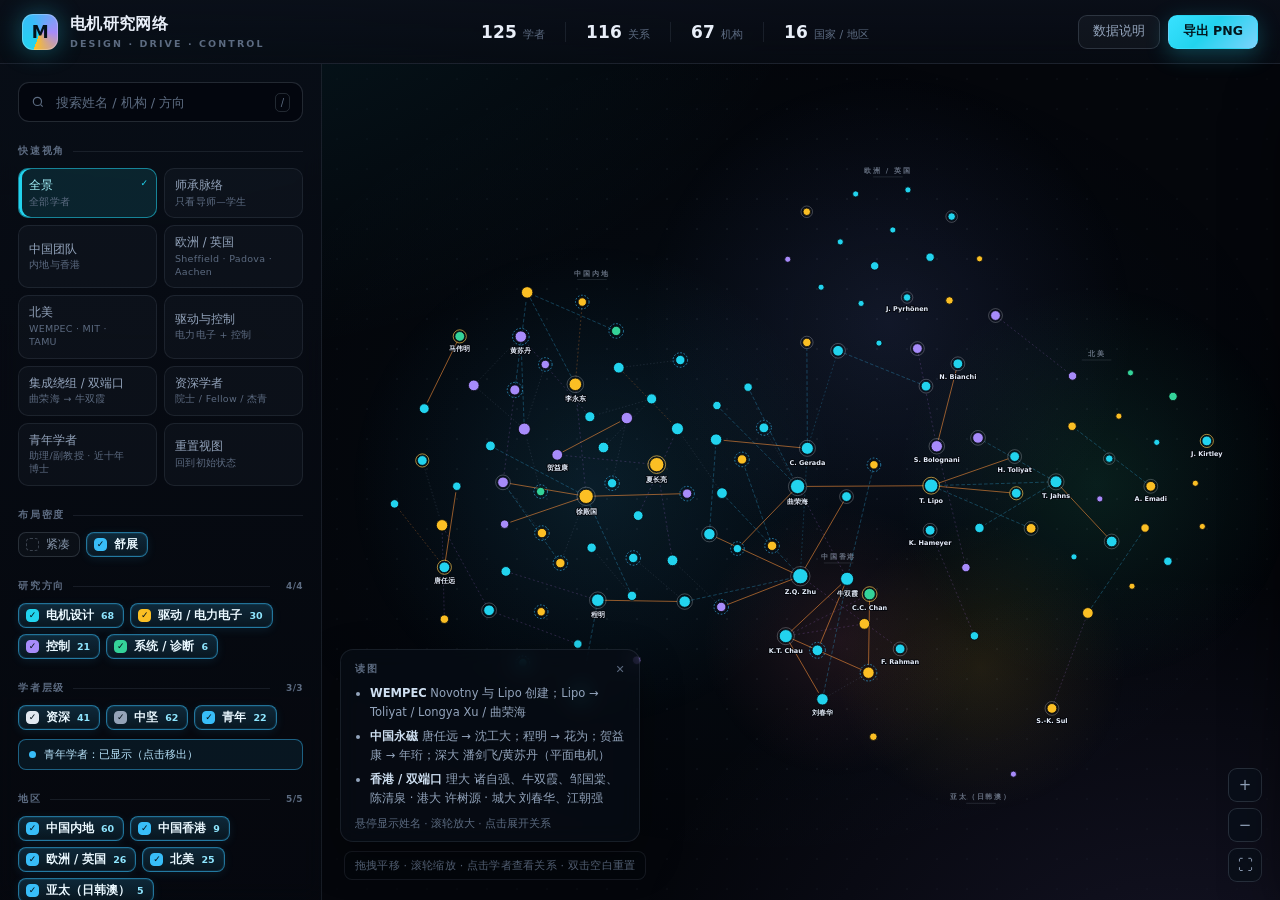
==== commit f167bad8: "国内学者簇额外扩散，香港簇下移，缓解拥挤" ====
--- a/static/motor-network/index.html
+++ b/static/motor-network/index.html
@@ -1273,10 +1273,10 @@
   };
   const REGIONS = {
     "中国": { label: "中国内地", anchor: [300, 480] },
-    "中国香港": { label: "中国香港", anchor: [640, 660] },
+    "中国香港": { label: "中国香港", anchor: [720, 760] },
     "欧洲": { label: "欧洲 / 英国", anchor: [760, 220] },
     "北美": { label: "北美", anchor: [1120, 480] },
-    "亚太": { label: "亚太（日韩澳）", anchor: [880, 860] }
+    "亚太": { label: "亚太（日韩澳）", anchor: [980, 900] }
   };
   const EDGES = {
     advise: { label: "师承", color: "#fb923c", priority: 5 },
@@ -1527,7 +1527,8 @@
         let d2 = dx * dx + dy * dy;
         if (d2 < 0.01) { dx = 0.3; dy = 0.2; d2 = 0.13; }
         const d = Math.sqrt(d2);
-        const f = layout.charge / d2;
+        const boost = a.region === "中国" && b.region === "中国" ? 1.6 : (a.region === "中国" || b.region === "中国" ? 1.26 : 1);
+        const f = (layout.charge * boost) / d2;
         const ux = dx / d, uy = dy / d;
         a.fx -= ux * f; a.fy -= uy * f;
         b.fx += ux * f; b.fy += uy * f;
